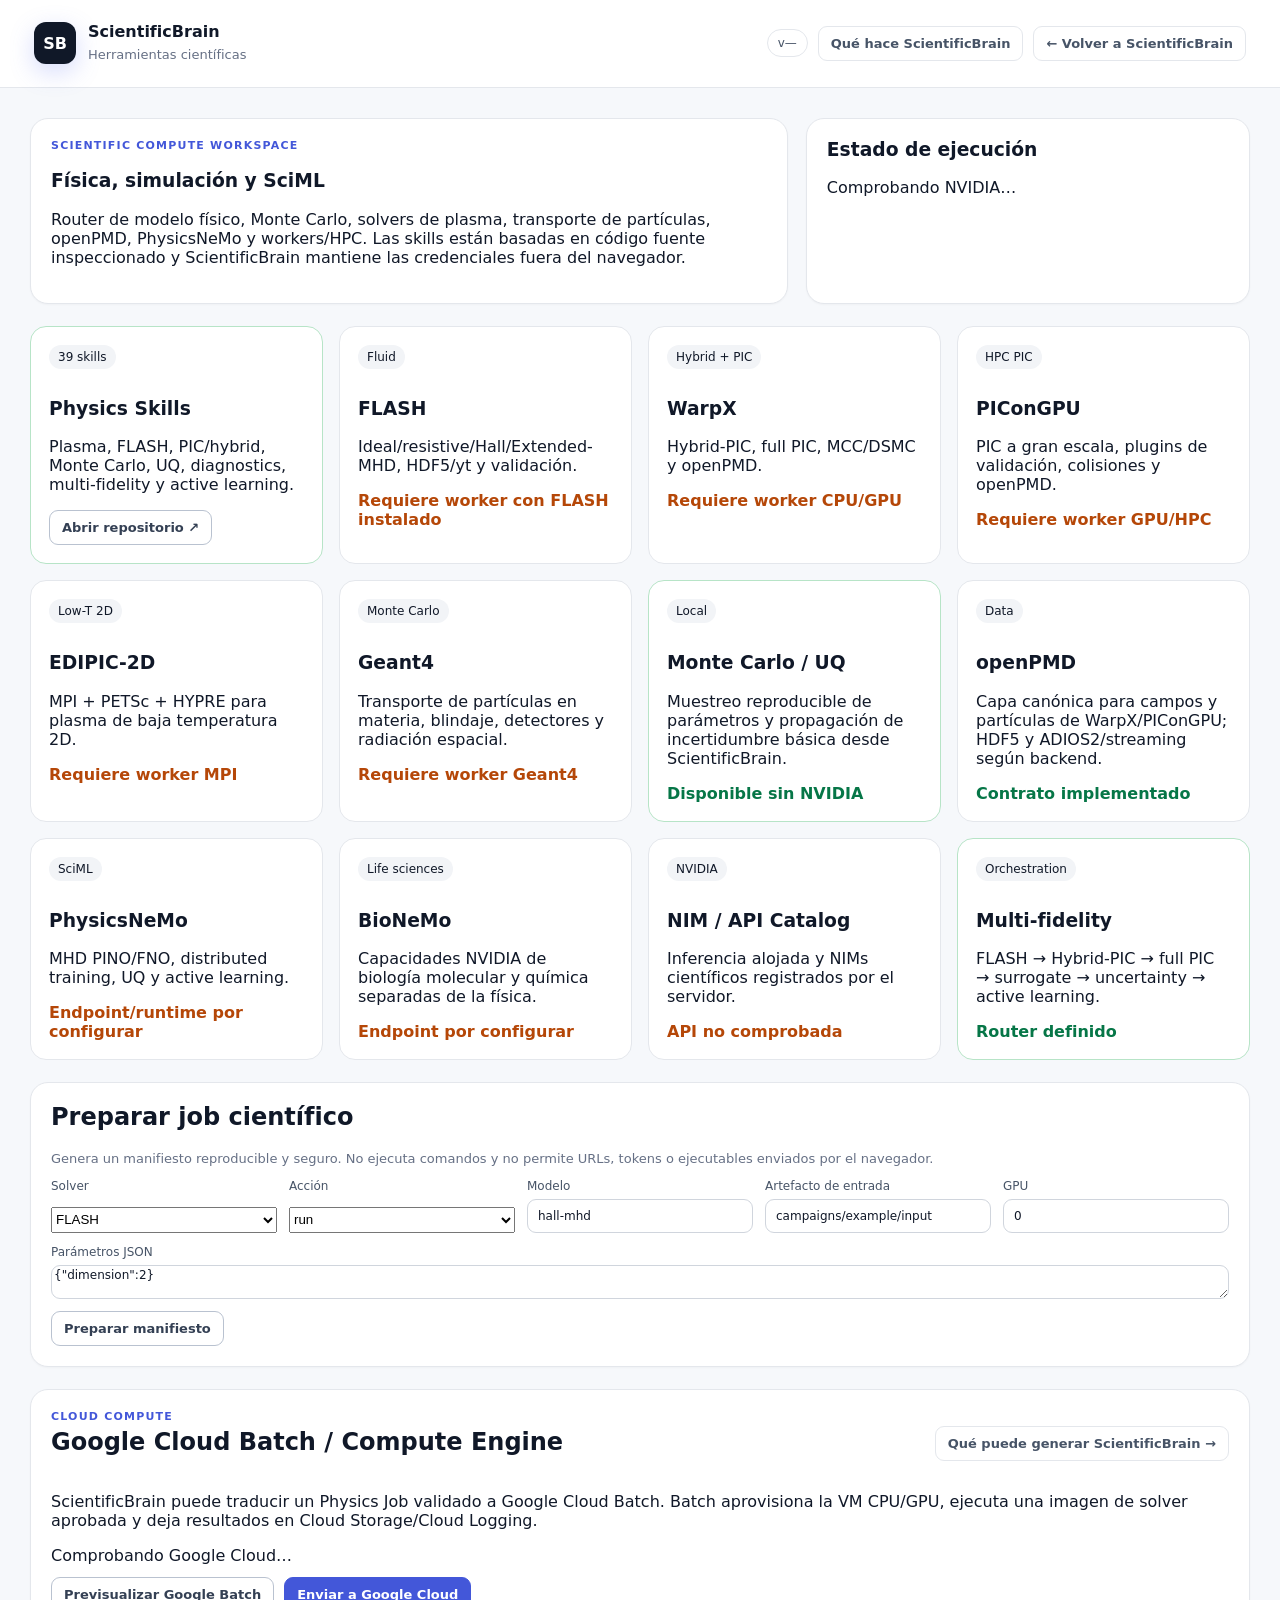
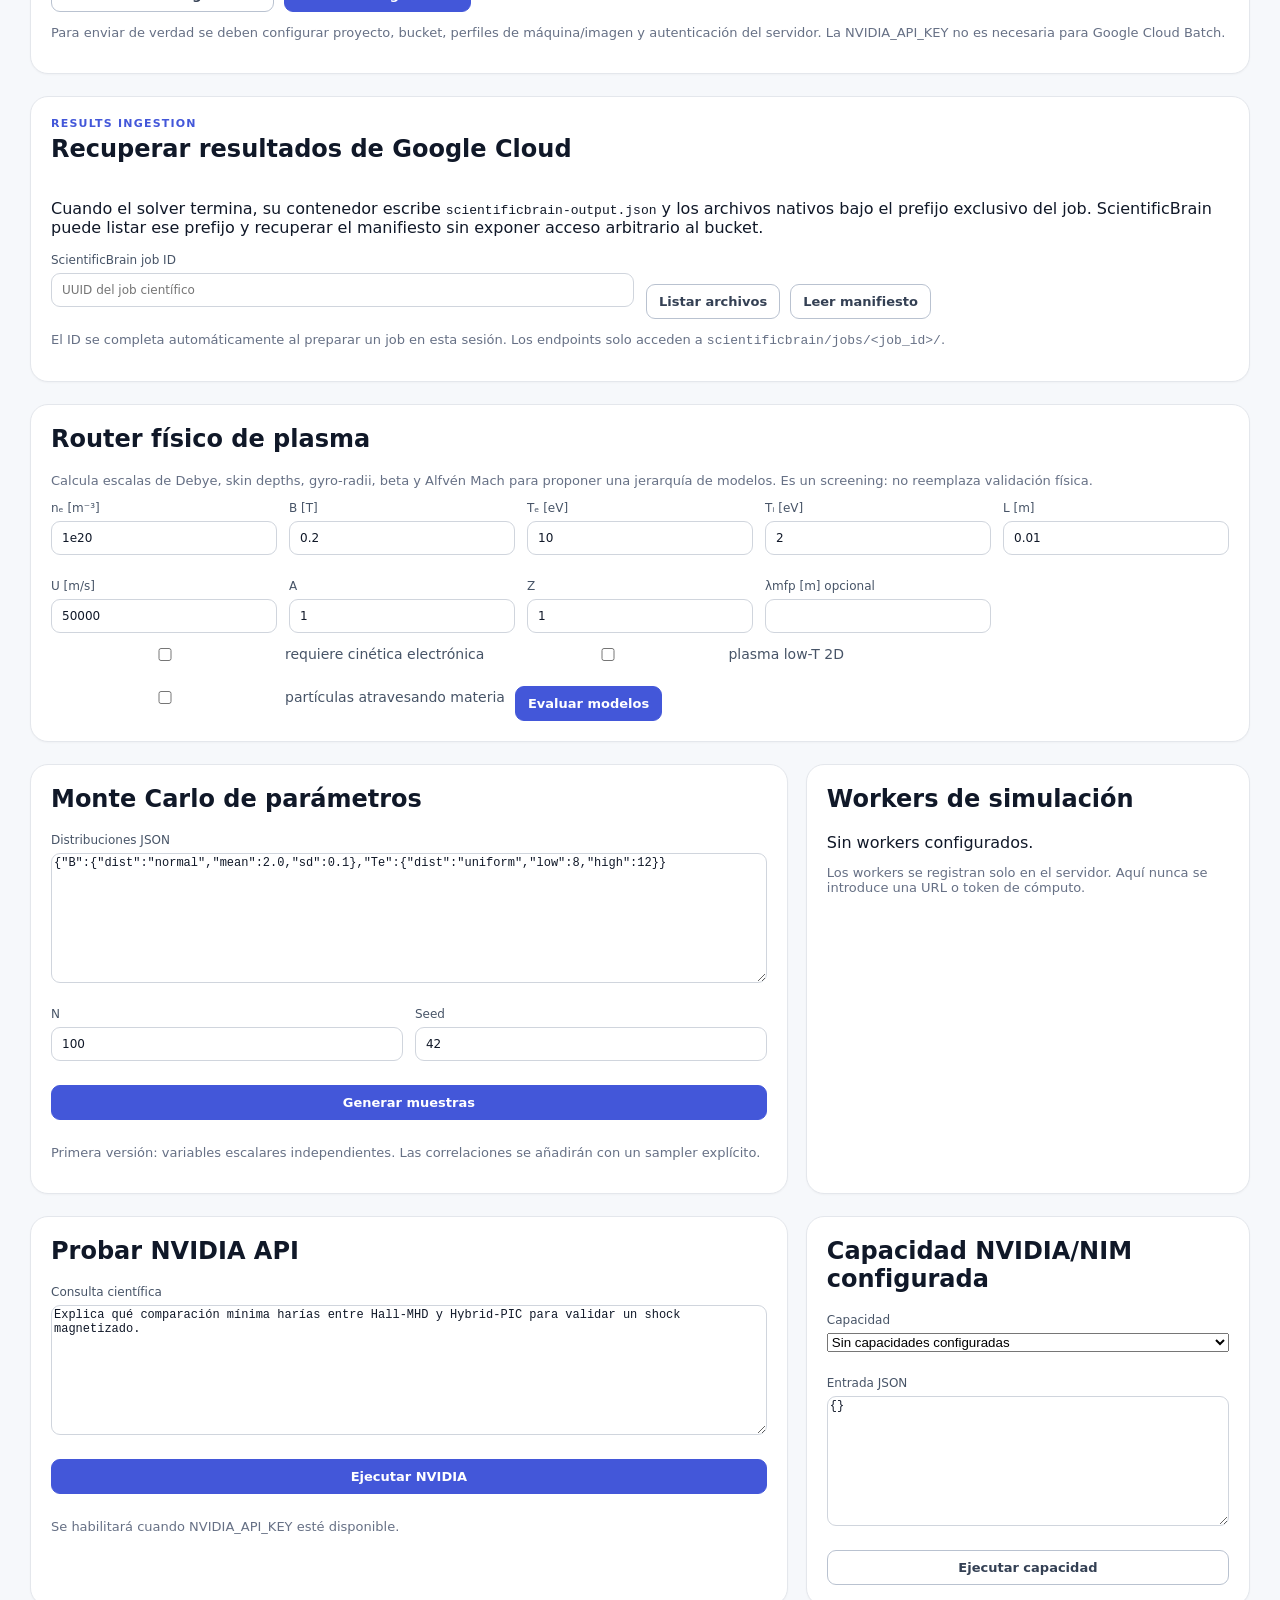
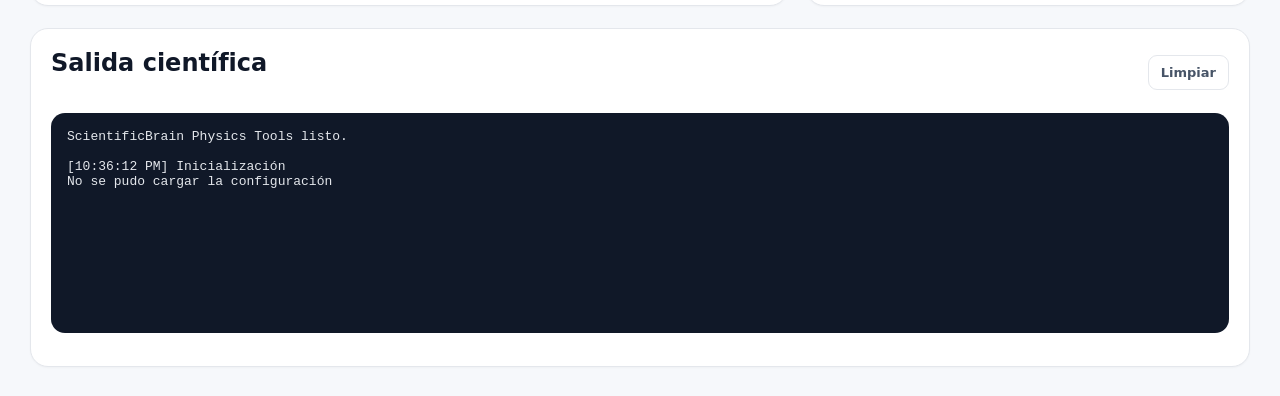
==== scientific-tools.html @ 0e1a4b81 "Add Google Cloud result retrieval UI" ====
<!doctype html>
<html lang="es">
<head>
  <meta charset="utf-8"/>
  <meta name="viewport" content="width=device-width,initial-scale=1"/>
  <title>Herramientas científicas · ScientificBrain</title>
  <link rel="stylesheet" href="/assets/styles.css"/>
  <link rel="stylesheet" href="/assets/scientific_tools.css"/>
</head>
<body class="tools-shell">
  <header class="tools-top">
    <div class="tools-brand"><div class="mark">SB</div><div><strong>ScientificBrain</strong><div class="muted">Herramientas científicas</div></div></div>
    <div class="tools-actions"><span id="tools-version" class="badge">v—</span><a class="ghost tools-link" href="/scientific-capabilities">Qué hace ScientificBrain</a><a class="ghost tools-link" href="/">← Volver a ScientificBrain</a></div>
  </header>
  <main class="tools-main">
    <section class="tools-hero">
      <article class="tools-card">
        <p class="eyebrow">Scientific compute workspace</p>
        <h1>Física, simulación y SciML</h1>
        <p>Router de modelo físico, Monte Carlo, solvers de plasma, transporte de partículas, openPMD, PhysicsNeMo y workers/HPC. Las skills están basadas en código fuente inspeccionado y ScientificBrain mantiene las credenciales fuera del navegador.</p>
        <div class="future-list" id="implemented-extensions"></div>
      </article>
      <article class="tools-card">
        <h3>Estado de ejecución</h3>
        <div id="nvidia-status">Comprobando NVIDIA…</div>
        <div id="worker-status" style="margin-top:12px"></div>
      </article>
    </section>

    <section class="tool-grid">
      <article class="tool-card ready"><span class="tag">39 skills</span><h3>Physics Skills</h3><p>Plasma, FLASH, PIC/hybrid, Monte Carlo, UQ, diagnostics, multi-fidelity y active learning.</p><a class="secondary tools-link" href="https://github.com/innova-space-edu/scientificbrain-physics-skills" target="_blank" rel="noopener">Abrir repositorio ↗</a></article>
      <article class="tool-card"><span class="tag">Fluid</span><h3>FLASH</h3><p>Ideal/resistive/Hall/Extended-MHD, HDF5/yt y validación.</p><div class="status-warn">Requiere worker con FLASH instalado</div></article>
      <article class="tool-card"><span class="tag">Hybrid + PIC</span><h3>WarpX</h3><p>Hybrid-PIC, full PIC, MCC/DSMC y openPMD.</p><div class="status-warn">Requiere worker CPU/GPU</div></article>
      <article class="tool-card"><span class="tag">HPC PIC</span><h3>PIConGPU</h3><p>PIC a gran escala, plugins de validación, colisiones y openPMD.</p><div class="status-warn">Requiere worker GPU/HPC</div></article>
      <article class="tool-card"><span class="tag">Low-T 2D</span><h3>EDIPIC-2D</h3><p>MPI + PETSc + HYPRE para plasma de baja temperatura 2D.</p><div class="status-warn">Requiere worker MPI</div></article>
      <article class="tool-card"><span class="tag">Monte Carlo</span><h3>Geant4</h3><p>Transporte de partículas en materia, blindaje, detectores y radiación espacial.</p><div class="status-warn">Requiere worker Geant4</div></article>
      <article class="tool-card ready"><span class="tag">Local</span><h3>Monte Carlo / UQ</h3><p>Muestreo reproducible de parámetros y propagación de incertidumbre básica desde ScientificBrain.</p><div class="status-good">Disponible sin NVIDIA</div></article>
      <article class="tool-card"><span class="tag">Data</span><h3>openPMD</h3><p>Capa canónica para campos y partículas de WarpX/PIConGPU; HDF5 y ADIOS2/streaming según backend.</p><div class="status-good">Contrato implementado</div></article>
      <article class="tool-card"><span class="tag">SciML</span><h3>PhysicsNeMo</h3><p>MHD PINO/FNO, distributed training, UQ y active learning.</p><div id="physicsnemo-state" class="status-warn">Endpoint/runtime por configurar</div></article>
      <article class="tool-card"><span class="tag">Life sciences</span><h3>BioNeMo</h3><p>Capacidades NVIDIA de biología molecular y química separadas de la física.</p><div id="bionemo-state" class="status-warn">Endpoint por configurar</div></article>
      <article class="tool-card"><span class="tag">NVIDIA</span><h3>NIM / API Catalog</h3><p>Inferencia alojada y NIMs científicos registrados por el servidor.</p><div id="api-state" class="status-warn">API no comprobada</div></article>
      <article class="tool-card ready"><span class="tag">Orchestration</span><h3>Multi-fidelity</h3><p>FLASH → Hybrid-PIC → full PIC → surrogate → uncertainty → active learning.</p><div class="status-good">Router definido</div></article>
    </section>

    <section class="tools-card" style="margin-top:22px">
      <h2>Preparar job científico</h2>
      <p class="tools-note">Genera un manifiesto reproducible y seguro. No ejecuta comandos y no permite URLs, tokens o ejecutables enviados por el navegador.</p>
      <div class="input-grid">
        <label>Solver<select id="job-solver"><option value="flash">FLASH</option><option value="warpx">WarpX</option><option value="picongpu">PIConGPU</option><option value="edipic2d">EDIPIC-2D</option><option value="geant4">Geant4</option><option value="physicsnemo">PhysicsNeMo</option></select></label>
        <label>Acción<select id="job-action"><option value="run">run</option><option value="validate">validate</option><option value="sweep">sweep</option><option value="analyze">analyze</option><option value="train">train</option><option value="infer">infer</option></select></label>
        <label>Modelo<input id="job-model" value="hall-mhd"/></label>
        <label>Artefacto de entrada<input id="job-input" value="campaigns/example/input"/></label>
        <label>GPU<input id="job-gpus" type="number" value="0" min="0"/></label>
      </div>
      <label>Parámetros JSON<textarea id="job-parameters">{"dimension":2}</textarea></label>
      <div class="tools-actions"><button id="prepare-physics-job" class="secondary">Preparar manifiesto</button></div>
    </section>


    <section class="tools-card" style="margin-top:22px">
      <div class="card-head"><div><p class="eyebrow">Cloud compute</p><h2>Google Cloud Batch / Compute Engine</h2></div><a class="ghost tools-link" href="/scientific-capabilities">Qué puede generar ScientificBrain →</a></div>
      <p>ScientificBrain puede traducir un Physics Job validado a Google Cloud Batch. Batch aprovisiona la VM CPU/GPU, ejecuta una imagen de solver aprobada y deja resultados en Cloud Storage/Cloud Logging.</p>
      <div id="gcp-status" class="capability-list">Comprobando Google Cloud…</div>
      <div class="tools-actions" style="margin-top:12px"><button id="preview-gcp-job" class="secondary">Previsualizar Google Batch</button><button id="submit-gcp-job" class="primary">Enviar a Google Cloud</button></div>
      <p class="tools-note">Para enviar de verdad se deben configurar proyecto, bucket, perfiles de máquina/imagen y autenticación del servidor. La NVIDIA_API_KEY no es necesaria para Google Cloud Batch.</p>
    </section>

    <section class="tools-card" style="margin-top:22px">
      <div class="card-head"><div><p class="eyebrow">Results ingestion</p><h2>Recuperar resultados de Google Cloud</h2></div></div>
      <p>Cuando el solver termina, su contenedor escribe <code>scientificbrain-output.json</code> y los archivos nativos bajo el prefijo exclusivo del job. ScientificBrain puede listar ese prefijo y recuperar el manifiesto sin exponer acceso arbitrario al bucket.</p>
      <div class="input-grid two-cols">
        <label>ScientificBrain job ID<input id="result-job-id" placeholder="UUID del job científico"/></label>
        <div class="tools-actions" style="align-self:end">
          <button id="list-gcp-outputs" class="secondary">Listar archivos</button>
          <button id="get-gcp-manifest" class="secondary">Leer manifiesto</button>
        </div>
      </div>
      <p class="tools-note">El ID se completa automáticamente al preparar un job en esta sesión. Los endpoints solo acceden a <code>scientificbrain/jobs/&lt;job_id&gt;/</code>.</p>
    </section>

    <section class="tools-card" style="margin-top:22px">
      <h2>Router físico de plasma</h2>
      <p class="tools-note">Calcula escalas de Debye, skin depths, gyro-radii, beta y Alfvén Mach para proponer una jerarquía de modelos. Es un screening: no reemplaza validación física.</p>
      <div class="input-grid">
        <label>nₑ [m⁻³]<input id="r-ne" type="number" value="1e20"/></label>
        <label>B [T]<input id="r-B" type="number" value="0.2" step="any"/></label>
        <label>Tₑ [eV]<input id="r-Te" type="number" value="10" step="any"/></label>
        <label>Tᵢ [eV]<input id="r-Ti" type="number" value="2" step="any"/></label>
        <label>L [m]<input id="r-L" type="number" value="0.01" step="any"/></label>
        <label>U [m/s]<input id="r-U" type="number" value="50000" step="any"/></label>
        <label>A<input id="r-A" type="number" value="1" step="any"/></label>
        <label>Z<input id="r-Z" type="number" value="1" step="any"/></label>
        <label>λmfp [m] opcional<input id="r-mfp" type="number" step="any"/></label>
      </div>
      <div class="tools-actions check-row">
        <label><input id="r-electron" type="checkbox"/> requiere cinética electrónica</label>
        <label><input id="r-lowt" type="checkbox"/> plasma low-T 2D</label>
        <label><input id="r-matter" type="checkbox"/> partículas atravesando materia</label>
        <button id="run-physics-router" class="primary">Evaluar modelos</button>
      </div>
    </section>

    <section class="tools-hero" style="margin-top:22px">
      <article class="tools-card">
        <h2>Monte Carlo de parámetros</h2>
        <div class="tools-form">
          <label>Distribuciones JSON<textarea id="mc-spec">{"B":{"dist":"normal","mean":2.0,"sd":0.1},"Te":{"dist":"uniform","low":8,"high":12}}</textarea></label>
          <div class="input-grid two-cols"><label>N<input id="mc-n" type="number" value="100" min="1" max="5000"/></label><label>Seed<input id="mc-seed" type="number" value="42"/></label></div>
          <button id="run-monte-carlo" class="primary">Generar muestras</button>
          <p class="tools-note">Primera versión: variables escalares independientes. Las correlaciones se añadirán con un sampler explícito.</p>
        </div>
      </article>
      <article class="tools-card">
        <h2>Workers de simulación</h2>
        <div id="workers-list" class="capability-list">Sin workers configurados.</div>
        <p class="tools-note">Los workers se registran solo en el servidor. Aquí nunca se introduce una URL o token de cómputo.</p>
      </article>
    </section>

    <section class="tools-hero" style="margin-top:22px">
      <article class="tools-card">
        <h2>Probar NVIDIA API</h2>
        <div class="tools-form">
          <label>Consulta científica<textarea id="nvidia-prompt">Explica qué comparación mínima harías entre Hall-MHD y Hybrid-PIC para validar un shock magnetizado.</textarea></label>
          <button id="run-nvidia-chat" class="primary">Ejecutar NVIDIA</button>
          <p class="tools-note">Se habilitará cuando NVIDIA_API_KEY esté disponible.</p>
        </div>
      </article>
      <article class="tools-card">
        <h2>Capacidad NVIDIA/NIM configurada</h2>
        <div class="tools-form">
          <label>Capacidad<select id="capability-select"><option value="">Sin capacidades configuradas</option></select></label>
          <label>Entrada JSON<textarea id="capability-input">{}</textarea></label>
          <button id="run-capability" class="secondary">Ejecutar capacidad</button>
        </div>
      </article>
    </section>

    <section class="tools-card" style="margin-top:22px">
      <div class="card-head"><h2>Salida científica</h2><button id="clear-tools-output" class="ghost">Limpiar</button></div>
      <pre id="tools-output" class="tools-output">ScientificBrain Physics Tools listo.</pre>
    </section>
  </main>
  <script src="/assets/scientific_tools.js"></script>
</body>
</html>
---- assets/styles.css ----
:root{--bg:#f5f7fb;--panel:#fff;--ink:#172033;--muted:#667085;--line:#e4e7ec;--accent:#4357d9;--accent2:#7c3aed;--ok:#0f9f6e;--warn:#d97706;--bad:#d92d20;--side:#101828;--side2:#182230;--shadow:0 1px 2px rgba(16,24,40,.04),0 8px 24px rgba(16,24,40,.05);font-family:Inter,ui-sans-serif,system-ui,-apple-system,BlinkMacSystemFont,"Segoe UI",sans-serif;color:var(--ink)}*{box-sizing:border-box}body{margin:0;background:var(--bg)}button,input,textarea{font:inherit}.shell{min-height:100vh;display:grid;grid-template-columns:250px 1fr}.sidebar{background:linear-gradient(180deg,var(--side),var(--side2));color:#fff;padding:26px 18px;display:flex;flex-direction:column;position:sticky;top:0;height:100vh}.brand{display:flex;gap:12px;align-items:center;padding:0 8px 28px}.brand strong{display:block;font-size:16px}.brand span{display:block;color:#98a2b3;font-size:12px;margin-top:2px}.mark{width:38px;height:38px;border-radius:11px;background:linear-gradient(135deg,#6172f3,#9b8afb);display:grid;place-items:center;font-weight:800;box-shadow:0 8px 24px rgba(97,114,243,.25)}nav{display:grid;gap:6px}.nav{border:0;text-align:left;background:transparent;color:#d0d5dd;padding:11px 12px;border-radius:9px;cursor:pointer}.nav:hover,.nav.active{background:#344054;color:#fff}.sidebar-foot{margin-top:auto;border-top:1px solid #344054;padding:18px 8px 0;display:grid;gap:10px}.mini{display:flex;gap:8px;align-items:center;color:#98a2b3;font-size:12px}.dot{width:8px;height:8px;border-radius:50%;background:#667085}.dot.ok{background:#32d583}.dot.bad{background:#f97066}.main{padding:30px 36px 60px;min-width:0}.topbar{display:flex;justify-content:space-between;gap:24px;align-items:flex-start;margin-bottom:24px}.eyebrow{text-transform:uppercase;letter-spacing:.11em;font-size:11px;color:var(--accent);font-weight:700;margin:0 0 5px}.topbar h1{margin:0;font-size:30px;letter-spacing:-.03em}.top-actions{display:flex;gap:8px;align-items:center}.badge,.pill{display:inline-flex;align-items:center;border:1px solid var(--line);border-radius:999px;background:#fff;padding:6px 10px;font-size:12px;color:#475467}.badge.accent{border-color:#c7d7fe;background:#eef4ff;color:#3538cd}.view{display:none;gap:18px}.view.active{display:grid}.grid{display:grid;gap:18px}.cards-4{grid-template-columns:repeat(4,minmax(0,1fr))}.two{grid-template-columns:repeat(2,minmax(0,1fr))}.definition-grid{grid-template-columns:minmax(0,1fr) 320px}.session-grid{grid-template-columns:1.2fr .8fr}.card{background:var(--panel);border:1px solid var(--line);border-radius:14px;padding:20px;box-shadow:var(--shadow);min-width:0}.metric span{display:block;color:var(--muted);font-size:13px}.metric strong{display:block;font-size:34px;margin:10px 0 2px;letter-spacing:-.04em}.metric small{color:#98a2b3}.card-head{display:flex;justify-content:space-between;gap:14px;align-items:center;margin-bottom:16px}.card h2{font-size:16px;margin:0}.card h3{font-size:14px;margin:14px 0 8px}.muted{color:var(--muted);font-size:13px;line-height:1.5;margin:4px 0 0}.row{display:flex;gap:8px;align-items:center;flex-wrap:wrap}.primary,.secondary,.ghost{border-radius:9px;padding:9px 12px;cursor:pointer;font-weight:600;font-size:13px}.primary{background:var(--accent);border:1px solid var(--accent);color:#fff}.secondary{background:#fff;border:1px solid #b9c2d0;color:#344054}.ghost{background:transparent;border:1px solid var(--line);color:#475467}.primary:disabled,.secondary:disabled{opacity:.45;cursor:not-allowed}.chips{display:flex;gap:8px;flex-wrap:wrap}.chip{padding:7px 10px;border-radius:8px;background:#f2f4f7;border:1px solid var(--line);font-size:12px}.rule-list,.check-list{padding-left:18px;color:#475467;font-size:13px;line-height:1.7}.timeline{display:flex;gap:8px;overflow-x:auto;padding-bottom:4px}.timeline-step{min-width:130px;border:1px solid var(--line);border-radius:10px;padding:10px;background:#fcfcfd}.timeline-step strong{display:block;font-size:12px;text-transform:capitalize}.timeline-step span{font-size:11px;color:var(--muted)}textarea,input{border:1px solid #d0d5dd;border-radius:9px;background:#fff;color:#101828;outline:none}textarea:focus,input:focus{border-color:#8098f9;box-shadow:0 0 0 3px #eef4ff}#project-json{width:100%;min-height:630px;padding:14px;font:12px/1.55 ui-monospace,SFMono-Regular,Menlo,monospace;resize:vertical;background:#0c111d;color:#e4e7ec;border-color:#1d2939}.small-editor{width:100%;min-height:160px;padding:10px;font:12px/1.5 ui-monospace,SFMono-Regular,Menlo,monospace}.inspector{align-self:start;position:sticky;top:24px}.status-box{border-radius:10px;padding:12px;margin:12px 0;font-size:13px}.status-box.neutral{background:#f2f4f7;color:#475467}.status-box.ok{background:#ecfdf3;color:#067647}.status-box.bad{background:#fef3f2;color:#b42318}.stack{display:grid;gap:8px}.small{font-size:12px}.validation-item{padding:8px;border:1px solid var(--line);border-radius:8px}.empty{color:#98a2b3;font-size:13px;padding:18px 0}.agent-list{display:grid;gap:9px}.agent-row{display:grid;grid-template-columns:1fr auto;gap:12px;align-items:center;border:1px solid var(--line);border-radius:10px;padding:11px}.agent-row strong{font-size:13px}.agent-row span{display:block;color:var(--muted);font-size:11px;margin-top:3px}.agent-state{font-size:11px;color:#667085;margin-right:8px}.artifact-list{display:grid;gap:8px;max-height:360px;overflow:auto}.artifact{border:1px solid var(--line);border-radius:9px;padding:10px}.artifact strong{font-size:12px}.artifact small{display:block;color:var(--muted);margin-top:3px}.console-card pre{margin:0;background:#0c111d;color:#d0d5dd;border-radius:10px;min-height:180px;max-height:420px;overflow:auto;padding:14px;font:12px/1.55 ui-monospace,SFMono-Regular,Menlo,monospace;white-space:pre-wrap}.protocol-list{display:grid;grid-template-columns:repeat(3,minmax(0,1fr));gap:12px}.protocol-card{border:1px solid var(--line);border-radius:10px;padding:13px}.protocol-card .num{font-size:11px;color:var(--accent);font-weight:800}.protocol-card h3{margin:5px 0;text-transform:capitalize}.protocol-card p{color:var(--muted);font-size:12px;line-height:1.45}.protocol-card code{display:block;font-size:10px;background:#f2f4f7;padding:6px;border-radius:6px;white-space:normal}.agent-table{display:grid;gap:7px}.agent-table-row{display:grid;grid-template-columns:160px 100px 110px 1fr;gap:10px;padding:9px 10px;border-bottom:1px solid var(--line);align-items:start;font-size:12px}.agent-table-row strong{text-transform:none}.projects-table{display:grid}.project-row{display:grid;grid-template-columns:1.2fr .8fr .5fr .8fr;gap:12px;padding:12px;border-bottom:1px solid var(--line);font-size:12px;align-items:center}.project-row strong{font-size:13px}label{display:grid;gap:6px;color:#475467;font-size:12px;margin-bottom:12px}input{padding:9px 10px;min-width:220px}.toast{position:fixed;right:24px;bottom:24px;background:#101828;color:#fff;padding:12px 15px;border-radius:10px;font-size:13px;box-shadow:var(--shadow);opacity:0;transform:translateY(8px);pointer-events:none;transition:.2s}.toast.show{opacity:1;transform:none}.toast.bad{background:#b42318}hr{border:0;border-top:1px solid var(--line);margin:18px 0}@media(max-width:1100px){.cards-4{grid-template-columns:repeat(2,1fr)}.definition-grid,.session-grid,.two{grid-template-columns:1fr}.inspector{position:static}.protocol-list{grid-template-columns:repeat(2,1fr)}}@media(max-width:760px){.shell{grid-template-columns:1fr}.sidebar{position:static;height:auto}.sidebar nav{grid-template-columns:repeat(2,1fr)}.sidebar-foot{display:none}.main{padding:22px 16px}.cards-4,.protocol-list{grid-template-columns:1fr}.topbar{flex-direction:column}.agent-table-row{grid-template-columns:1fr}.project-row{grid-template-columns:1fr}}
---- assets/scientific_tools.css ----
.tools-shell{min-height:100vh;background:#f6f8fb;color:#101828}.tools-top{display:flex;justify-content:space-between;gap:18px;align-items:center;padding:22px 34px;background:#fff;border-bottom:1px solid #e4e7ec;position:sticky;top:0;z-index:5}.tools-brand{display:flex;align-items:center;gap:12px}.tools-brand .mark{width:42px;height:42px;border-radius:12px;background:#101828;color:#fff;display:grid;place-items:center;font-weight:800}.tools-main{max-width:1450px;margin:0 auto;padding:30px}.tools-hero{display:grid;grid-template-columns:1.45fr .85fr;gap:18px;margin-bottom:22px}.tools-card{background:#fff;border:1px solid #e4e7ec;border-radius:18px;padding:20px;box-shadow:0 1px 2px rgba(16,24,40,.03);min-width:0}.tools-card h2,.tools-card h3{margin-top:0}.tool-grid{display:grid;grid-template-columns:repeat(4,minmax(0,1fr));gap:16px}.tool-card{background:#fff;border:1px solid #e4e7ec;border-radius:16px;padding:18px;min-width:0}.tool-card .tag{display:inline-flex;padding:5px 9px;border-radius:999px;background:#f2f4f7;font-size:12px;margin-bottom:10px}.tool-card.ready{border-color:#b7e4c7}.status-row{display:flex;justify-content:space-between;gap:12px;padding:9px 0;border-bottom:1px solid #f2f4f7}.status-row:last-child{border-bottom:0}.status-good{color:#067647;font-weight:700}.status-warn{color:#b54708;font-weight:700}.tools-form{display:grid;gap:12px}.tools-form textarea{min-height:130px;font-family:ui-monospace,SFMono-Regular,Consolas,monospace}.tools-output{min-height:220px;max-height:620px;overflow:auto;background:#101828;color:#e4e7ec;border-radius:14px;padding:16px;white-space:pre-wrap}.tools-actions{display:flex;gap:10px;flex-wrap:wrap;align-items:center}.tools-link{display:inline-flex;text-decoration:none;align-items:center;justify-content:center}.future-list{display:flex;gap:8px;flex-wrap:wrap}.future-list span{padding:7px 10px;border-radius:999px;background:#eef4ff;color:#3538cd;font-size:13px}.capability-list{display:grid;gap:8px}.capability-item{padding:10px 12px;background:#f9fafb;border-radius:10px}.tools-note{font-size:13px;color:#667085}.input-grid{display:grid;grid-template-columns:repeat(5,minmax(0,1fr));gap:12px}.input-grid.two-cols{grid-template-columns:repeat(2,minmax(0,1fr))}.input-grid label{min-width:0}.input-grid input,.tools-form select,.tools-form textarea{width:100%;box-sizing:border-box}.check-row label{display:flex;gap:7px;align-items:center;font-size:14px}.check-row input{width:auto}@media(max-width:1100px){.tool-grid{grid-template-columns:repeat(2,minmax(0,1fr))}.input-grid{grid-template-columns:repeat(3,minmax(0,1fr))}}@media(max-width:760px){.tools-hero,.tool-grid,.input-grid,.input-grid.two-cols{grid-template-columns:1fr}.tools-top{padding:16px}.tools-main{padding:18px}}.cap-grid{display:grid;grid-template-columns:repeat(2,minmax(0,1fr));gap:18px;margin:22px 0}.capability-hero{margin-bottom:22px}.flow-output{max-height:none;min-height:0}.card-head{display:flex;align-items:center;justify-content:space-between;gap:16px}@media(max-width:760px){.cap-grid{grid-template-columns:1fr}.card-head{align-items:flex-start;flex-direction:column}}
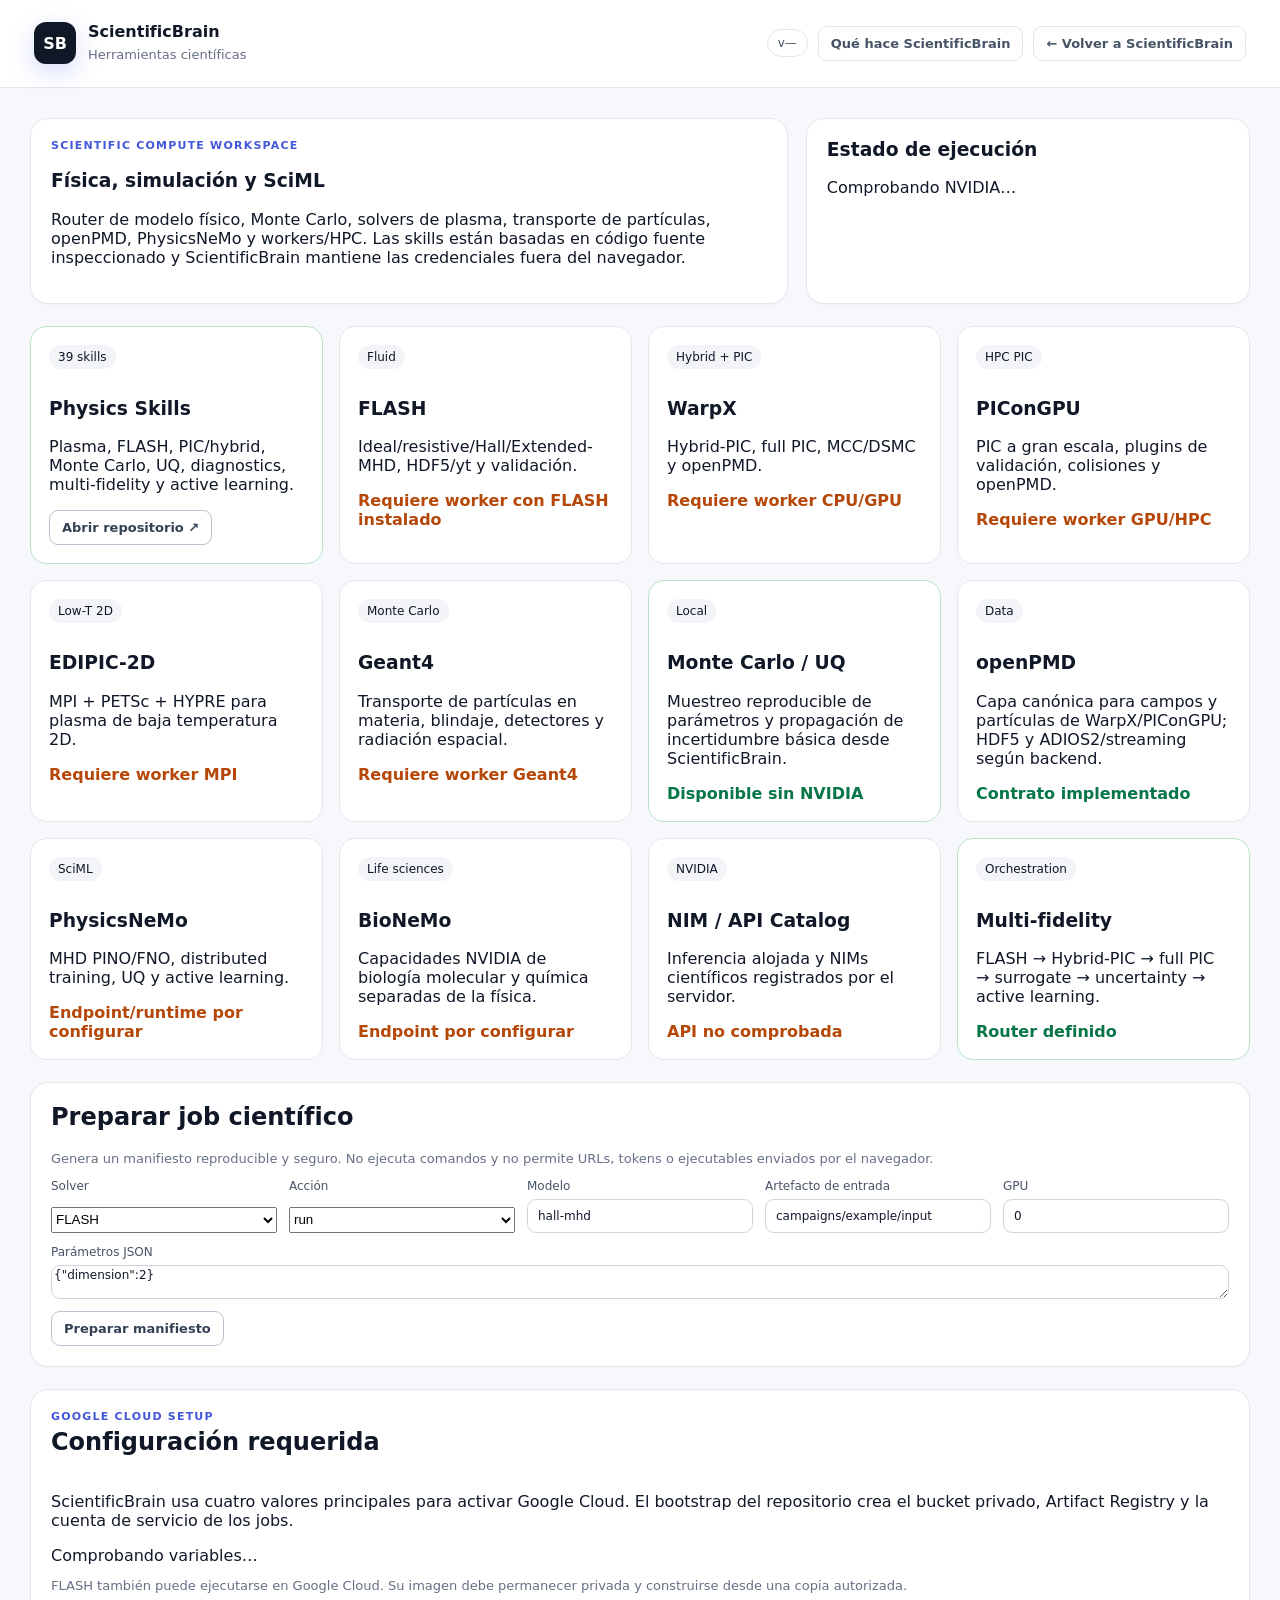
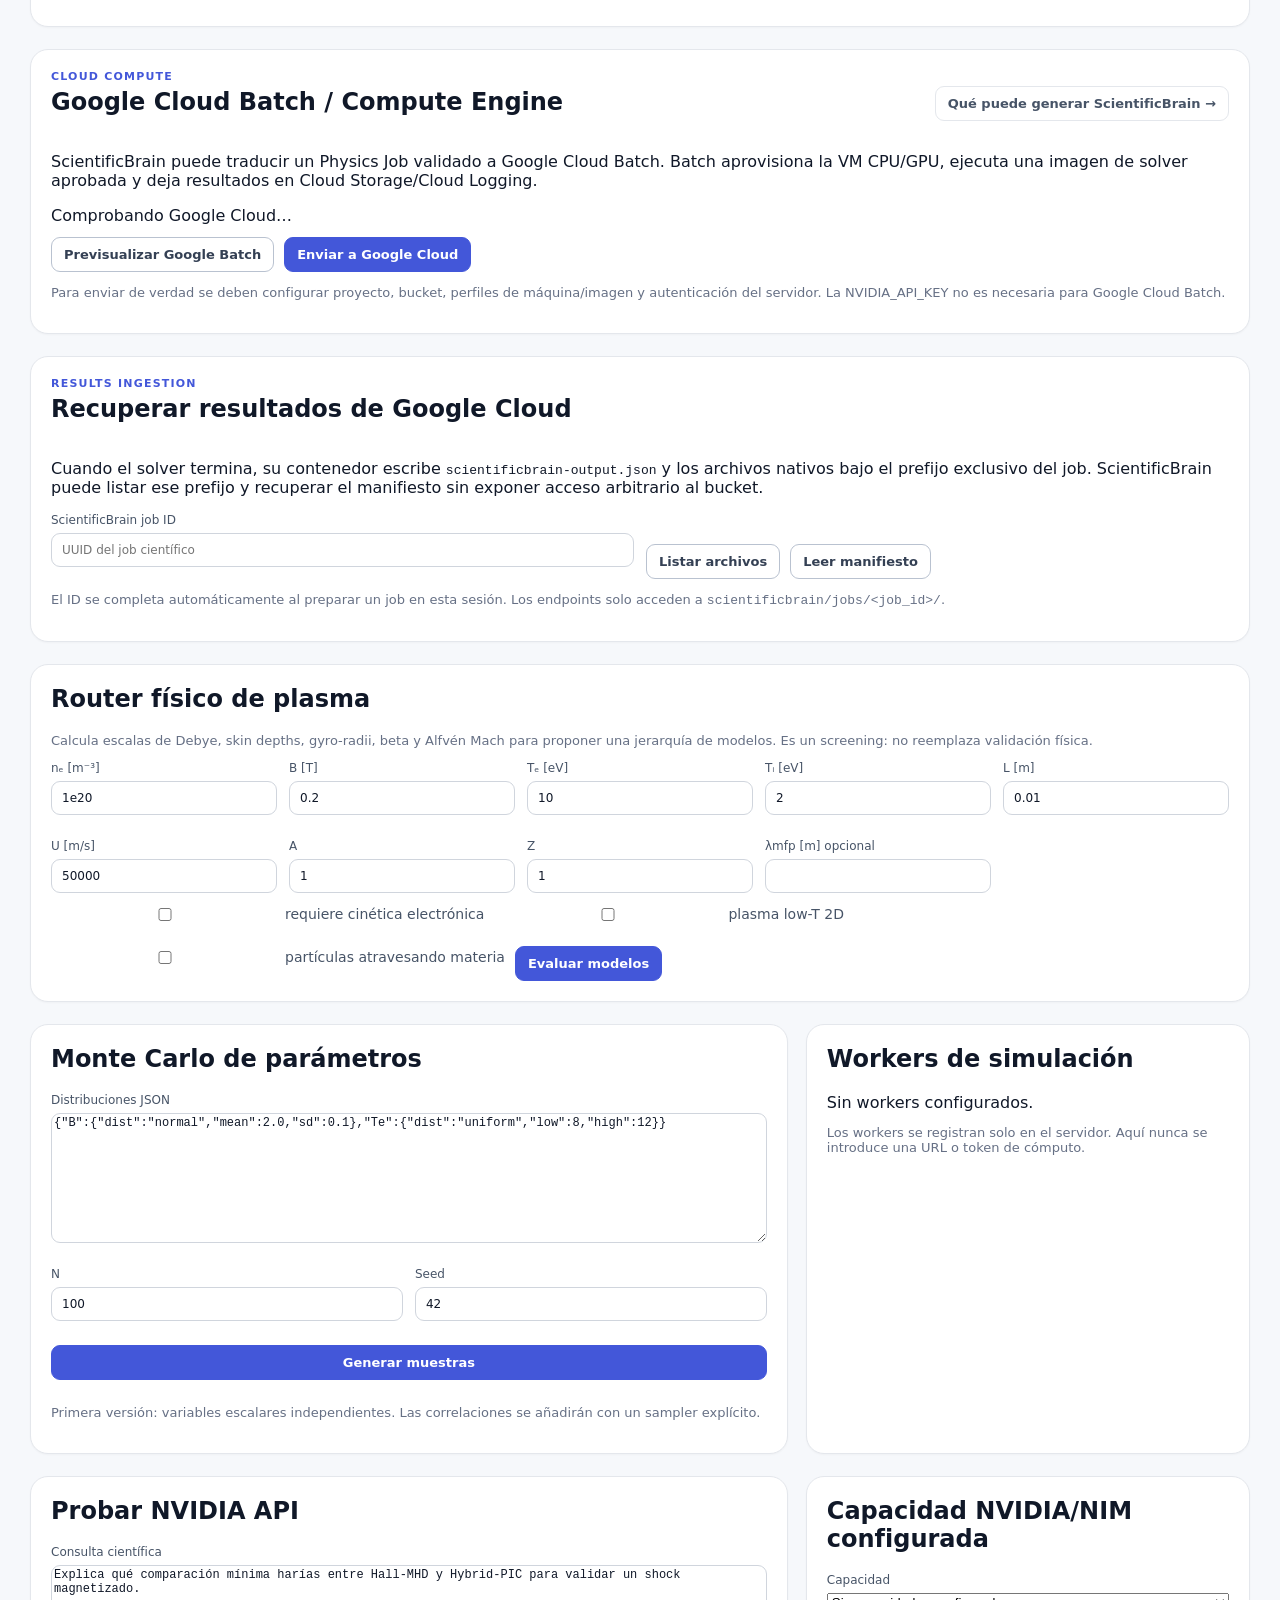
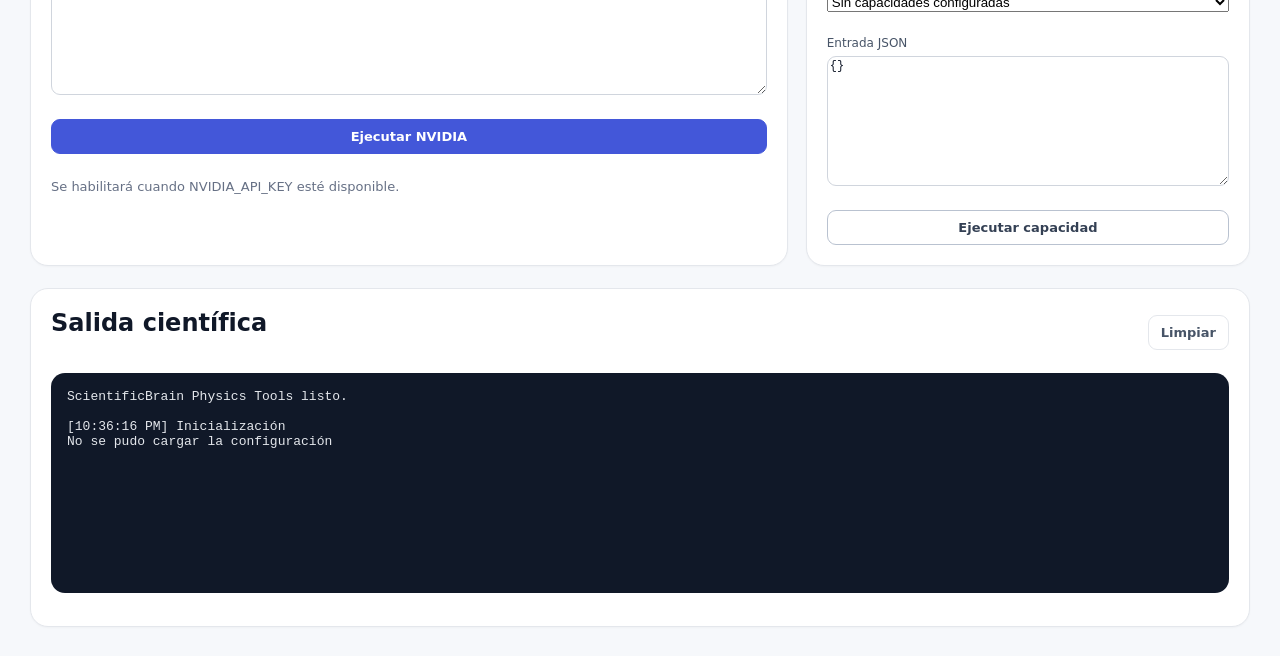
==== commit 4cbb9e46: "Show Google Cloud setup variables and private FLASH support" ====
--- a/scientific-tools.html
+++ b/scientific-tools.html
@@ -56,6 +56,13 @@
       <div class="tools-actions"><button id="prepare-physics-job" class="secondary">Preparar manifiesto</button></div>
     </section>
 
+
+    <section class="tools-card" style="margin-top:22px">
+      <div class="card-head"><div><p class="eyebrow">Google Cloud setup</p><h2>Configuración requerida</h2></div></div>
+      <p>ScientificBrain usa cuatro valores principales para activar Google Cloud. El bootstrap del repositorio crea el bucket privado, Artifact Registry y la cuenta de servicio de los jobs.</p>
+      <div id="gcp-setup-plan" class="capability-list">Comprobando variables…</div>
+      <p class="tools-note">FLASH también puede ejecutarse en Google Cloud. Su imagen debe permanecer privada y construirse desde una copia autorizada.</p>
+    </section>
 
     <section class="tools-card" style="margin-top:22px">
       <div class="card-head"><div><p class="eyebrow">Cloud compute</p><h2>Google Cloud Batch / Compute Engine</h2></div><a class="ghost tools-link" href="/scientific-capabilities">Qué puede generar ScientificBrain →</a></div>
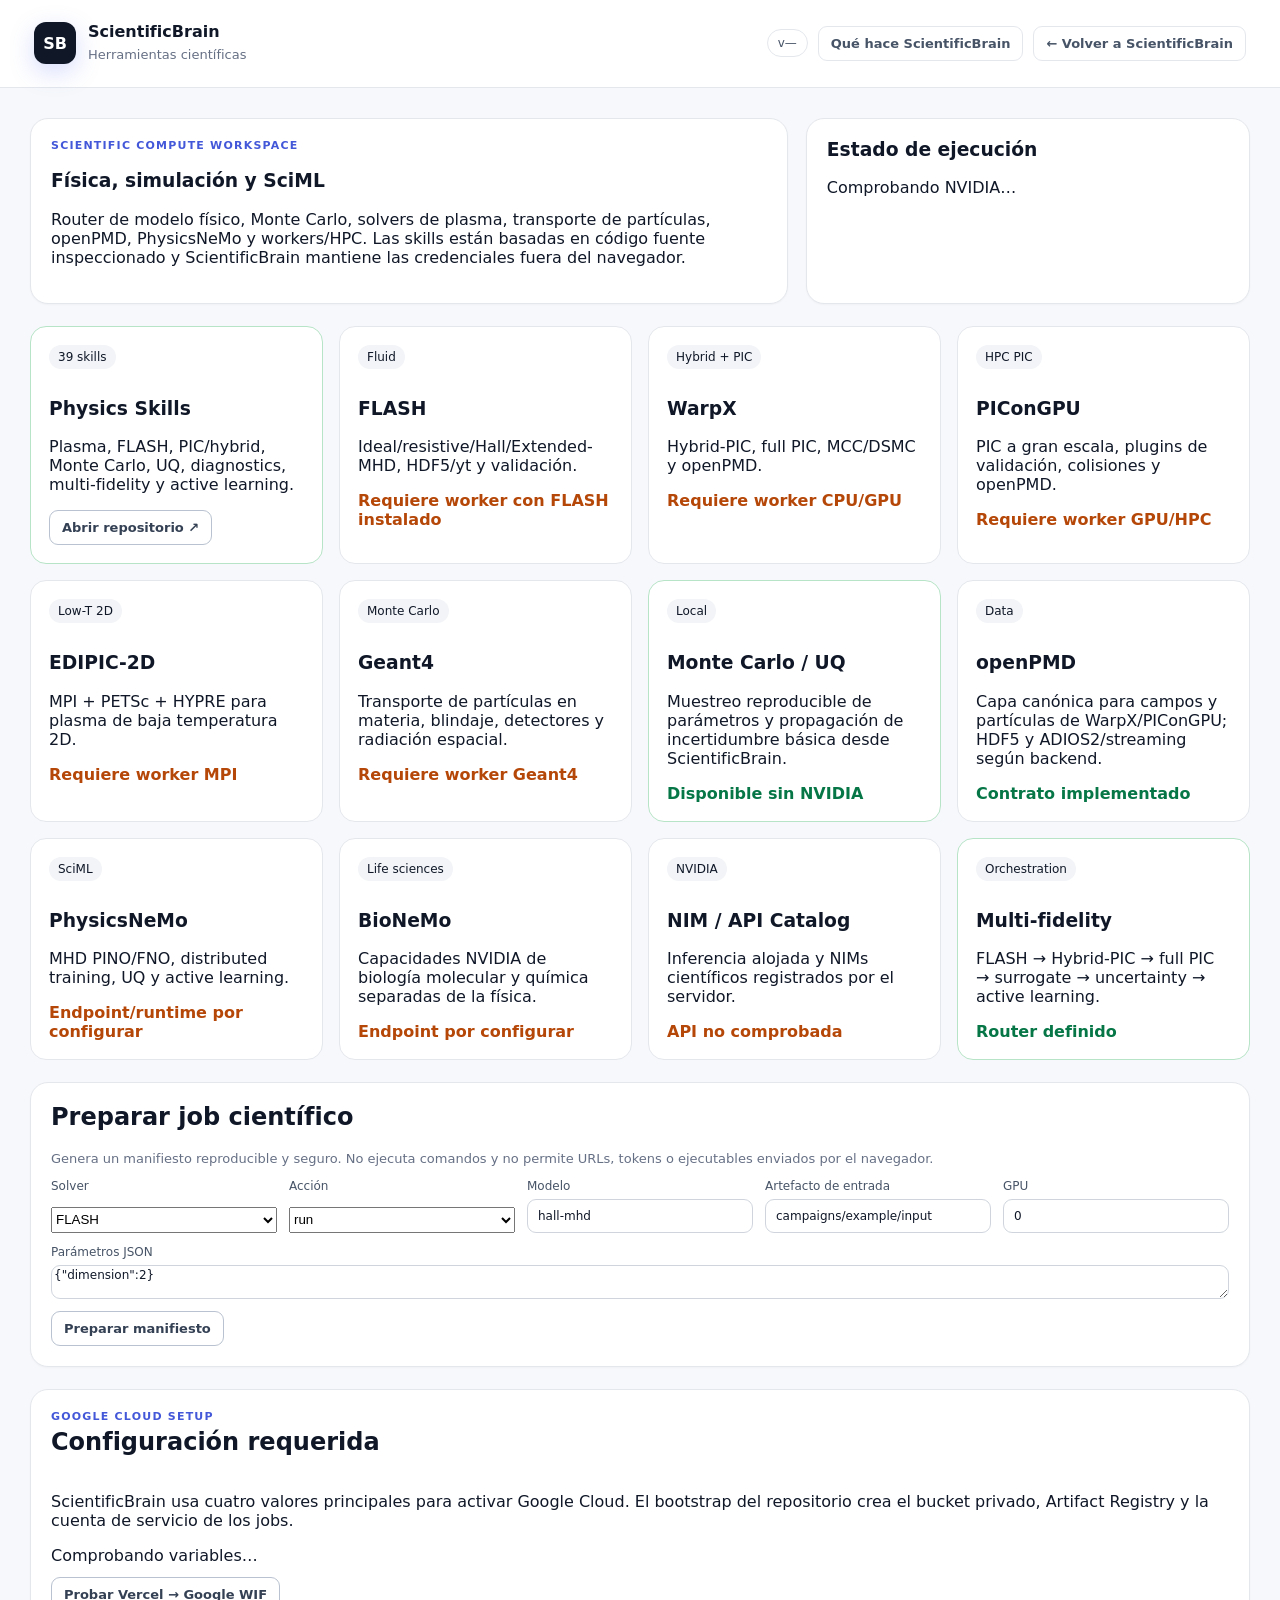
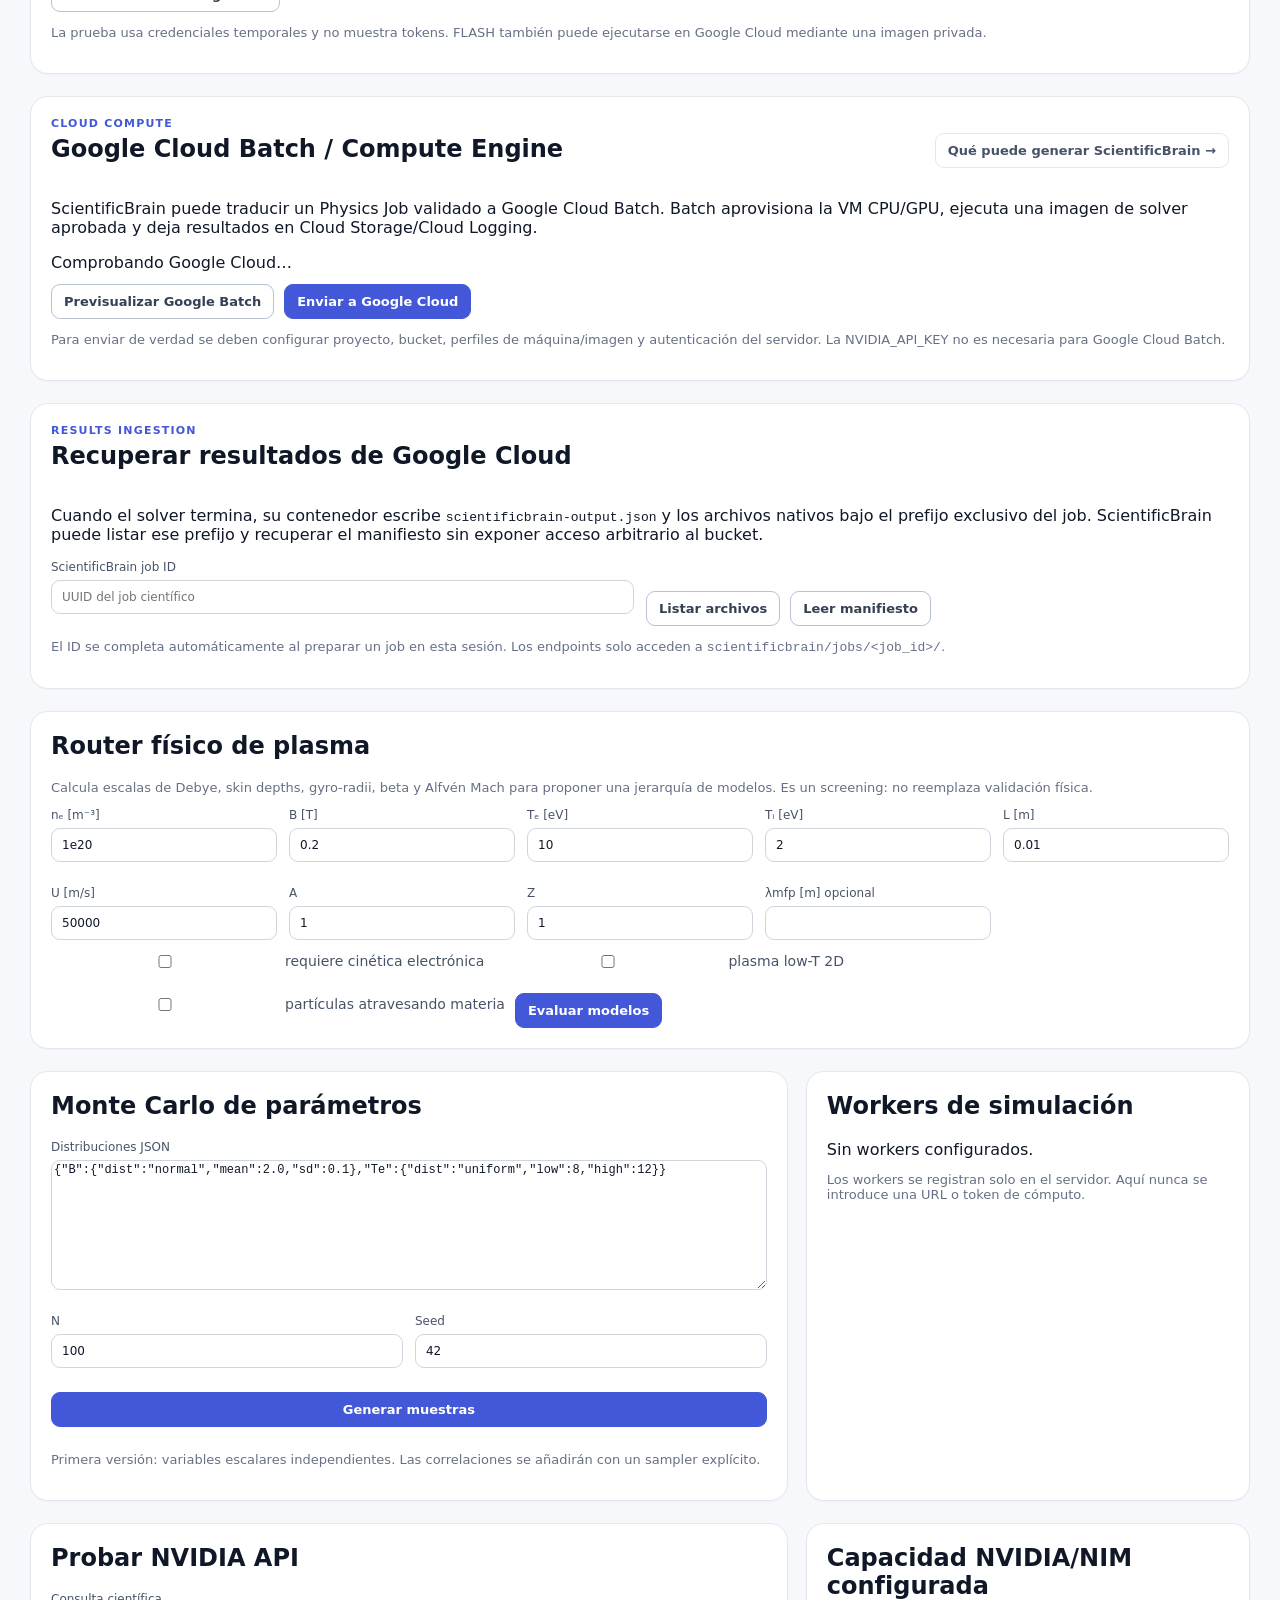
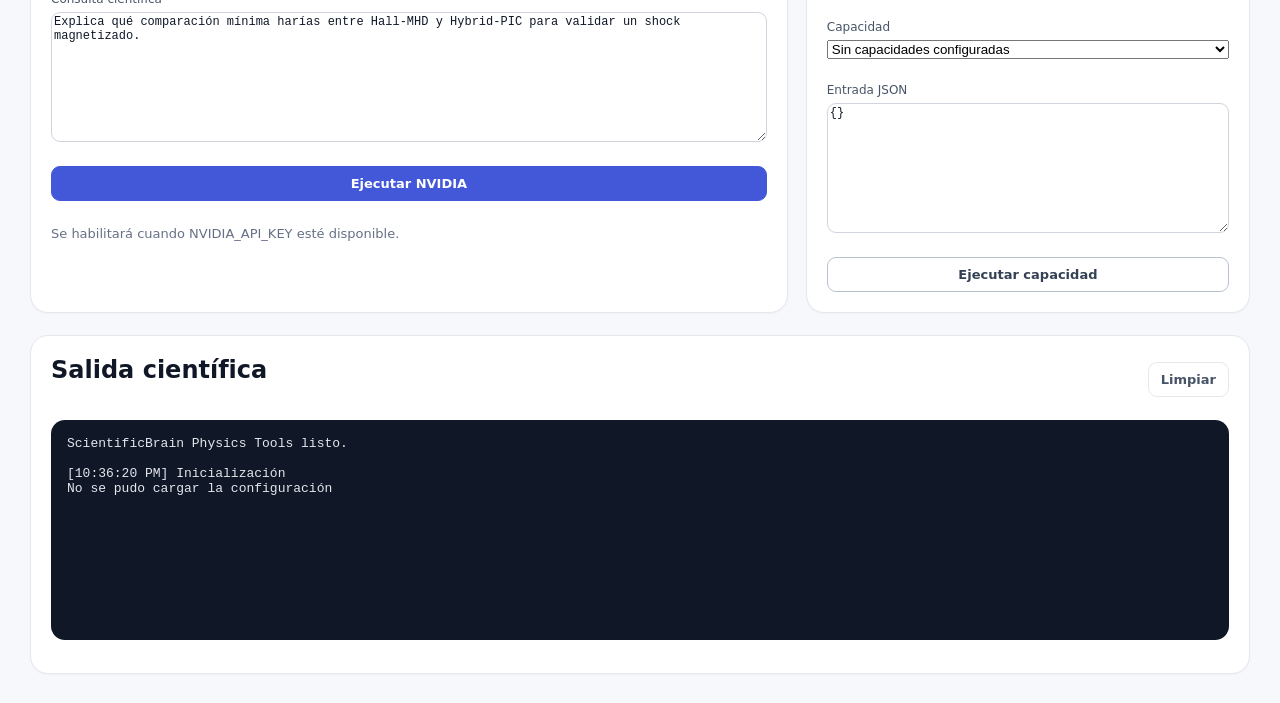
==== commit 59bc2280: "Add Google WIF probe button" ====
--- a/scientific-tools.html
+++ b/scientific-tools.html
@@ -61,7 +61,8 @@
       <div class="card-head"><div><p class="eyebrow">Google Cloud setup</p><h2>Configuración requerida</h2></div></div>
       <p>ScientificBrain usa cuatro valores principales para activar Google Cloud. El bootstrap del repositorio crea el bucket privado, Artifact Registry y la cuenta de servicio de los jobs.</p>
       <div id="gcp-setup-plan" class="capability-list">Comprobando variables…</div>
-      <p class="tools-note">FLASH también puede ejecutarse en Google Cloud. Su imagen debe permanecer privada y construirse desde una copia autorizada.</p>
+      <div class="tools-actions" style="margin-top:12px"><button id="test-gcp-auth" class="secondary">Probar Vercel → Google WIF</button></div>
+      <p class="tools-note">La prueba usa credenciales temporales y no muestra tokens. FLASH también puede ejecutarse en Google Cloud mediante una imagen privada.</p>
     </section>
 
     <section class="tools-card" style="margin-top:22px">
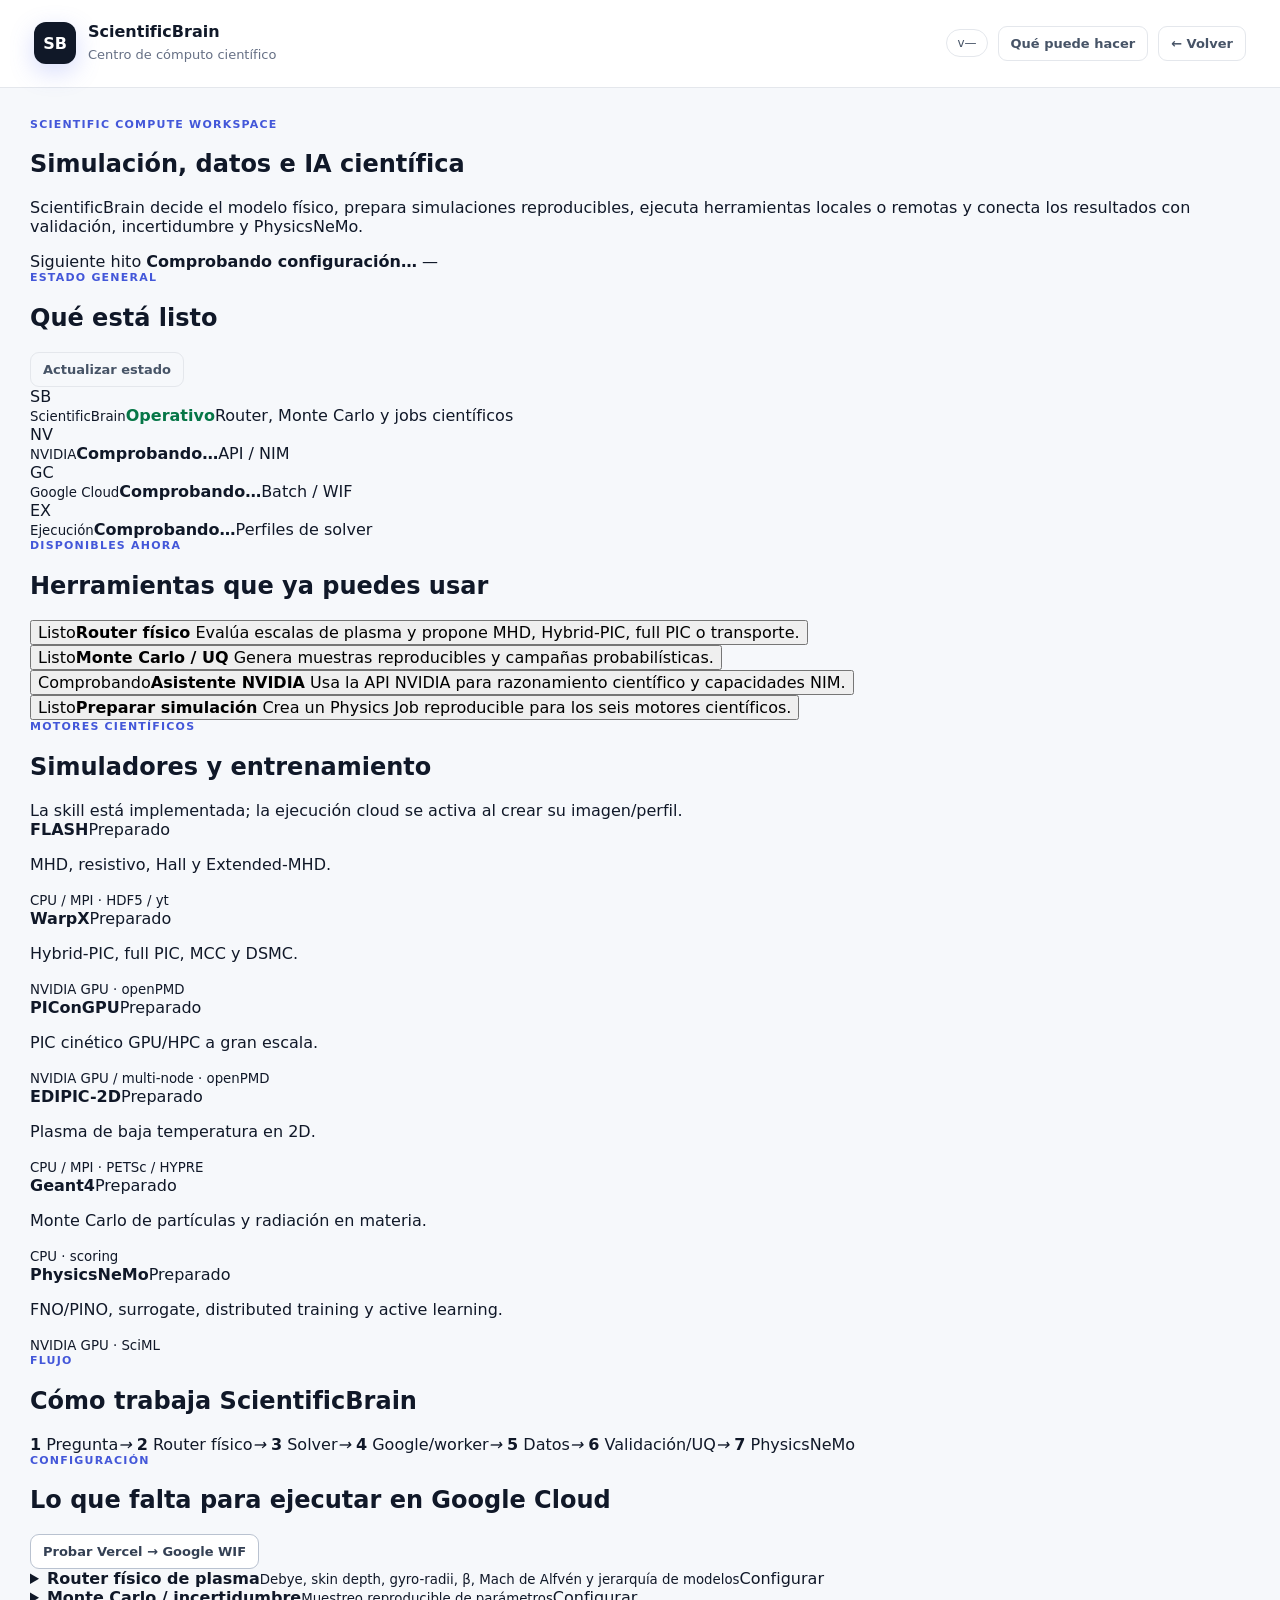
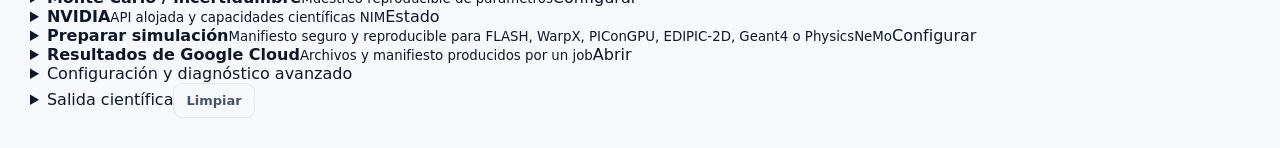
==== commit e62c26b4: "Redesign Scientific Tools information architecture" ====
--- a/scientific-tools.html
+++ b/scientific-tools.html
@@ -3,151 +3,206 @@
 <head>
   <meta charset="utf-8"/>
   <meta name="viewport" content="width=device-width,initial-scale=1"/>
-  <title>Herramientas científicas · ScientificBrain</title>
+  <title>Centro científico · ScientificBrain</title>
   <link rel="stylesheet" href="/assets/styles.css"/>
   <link rel="stylesheet" href="/assets/scientific_tools.css"/>
 </head>
 <body class="tools-shell">
   <header class="tools-top">
-    <div class="tools-brand"><div class="mark">SB</div><div><strong>ScientificBrain</strong><div class="muted">Herramientas científicas</div></div></div>
-    <div class="tools-actions"><span id="tools-version" class="badge">v—</span><a class="ghost tools-link" href="/scientific-capabilities">Qué hace ScientificBrain</a><a class="ghost tools-link" href="/">← Volver a ScientificBrain</a></div>
+    <div class="tools-brand">
+      <div class="mark">SB</div>
+      <div><strong>ScientificBrain</strong><div class="muted">Centro de cómputo científico</div></div>
+    </div>
+    <div class="tools-actions">
+      <span id="tools-version" class="badge">v—</span>
+      <a class="ghost tools-link" href="/scientific-capabilities">Qué puede hacer</a>
+      <a class="ghost tools-link" href="/">← Volver</a>
+    </div>
   </header>
+
   <main class="tools-main">
-    <section class="tools-hero">
-      <article class="tools-card">
+    <section class="control-hero">
+      <div>
         <p class="eyebrow">Scientific compute workspace</p>
-        <h1>Física, simulación y SciML</h1>
-        <p>Router de modelo físico, Monte Carlo, solvers de plasma, transporte de partículas, openPMD, PhysicsNeMo y workers/HPC. Las skills están basadas en código fuente inspeccionado y ScientificBrain mantiene las credenciales fuera del navegador.</p>
-        <div class="future-list" id="implemented-extensions"></div>
-      </article>
-      <article class="tools-card">
-        <h3>Estado de ejecución</h3>
-        <div id="nvidia-status">Comprobando NVIDIA…</div>
-        <div id="worker-status" style="margin-top:12px"></div>
-      </article>
-    </section>
-
-    <section class="tool-grid">
-      <article class="tool-card ready"><span class="tag">39 skills</span><h3>Physics Skills</h3><p>Plasma, FLASH, PIC/hybrid, Monte Carlo, UQ, diagnostics, multi-fidelity y active learning.</p><a class="secondary tools-link" href="https://github.com/innova-space-edu/scientificbrain-physics-skills" target="_blank" rel="noopener">Abrir repositorio ↗</a></article>
-      <article class="tool-card"><span class="tag">Fluid</span><h3>FLASH</h3><p>Ideal/resistive/Hall/Extended-MHD, HDF5/yt y validación.</p><div class="status-warn">Requiere worker con FLASH instalado</div></article>
-      <article class="tool-card"><span class="tag">Hybrid + PIC</span><h3>WarpX</h3><p>Hybrid-PIC, full PIC, MCC/DSMC y openPMD.</p><div class="status-warn">Requiere worker CPU/GPU</div></article>
-      <article class="tool-card"><span class="tag">HPC PIC</span><h3>PIConGPU</h3><p>PIC a gran escala, plugins de validación, colisiones y openPMD.</p><div class="status-warn">Requiere worker GPU/HPC</div></article>
-      <article class="tool-card"><span class="tag">Low-T 2D</span><h3>EDIPIC-2D</h3><p>MPI + PETSc + HYPRE para plasma de baja temperatura 2D.</p><div class="status-warn">Requiere worker MPI</div></article>
-      <article class="tool-card"><span class="tag">Monte Carlo</span><h3>Geant4</h3><p>Transporte de partículas en materia, blindaje, detectores y radiación espacial.</p><div class="status-warn">Requiere worker Geant4</div></article>
-      <article class="tool-card ready"><span class="tag">Local</span><h3>Monte Carlo / UQ</h3><p>Muestreo reproducible de parámetros y propagación de incertidumbre básica desde ScientificBrain.</p><div class="status-good">Disponible sin NVIDIA</div></article>
-      <article class="tool-card"><span class="tag">Data</span><h3>openPMD</h3><p>Capa canónica para campos y partículas de WarpX/PIConGPU; HDF5 y ADIOS2/streaming según backend.</p><div class="status-good">Contrato implementado</div></article>
-      <article class="tool-card"><span class="tag">SciML</span><h3>PhysicsNeMo</h3><p>MHD PINO/FNO, distributed training, UQ y active learning.</p><div id="physicsnemo-state" class="status-warn">Endpoint/runtime por configurar</div></article>
-      <article class="tool-card"><span class="tag">Life sciences</span><h3>BioNeMo</h3><p>Capacidades NVIDIA de biología molecular y química separadas de la física.</p><div id="bionemo-state" class="status-warn">Endpoint por configurar</div></article>
-      <article class="tool-card"><span class="tag">NVIDIA</span><h3>NIM / API Catalog</h3><p>Inferencia alojada y NIMs científicos registrados por el servidor.</p><div id="api-state" class="status-warn">API no comprobada</div></article>
-      <article class="tool-card ready"><span class="tag">Orchestration</span><h3>Multi-fidelity</h3><p>FLASH → Hybrid-PIC → full PIC → surrogate → uncertainty → active learning.</p><div class="status-good">Router definido</div></article>
-    </section>
-
-    <section class="tools-card" style="margin-top:22px">
-      <h2>Preparar job científico</h2>
-      <p class="tools-note">Genera un manifiesto reproducible y seguro. No ejecuta comandos y no permite URLs, tokens o ejecutables enviados por el navegador.</p>
-      <div class="input-grid">
-        <label>Solver<select id="job-solver"><option value="flash">FLASH</option><option value="warpx">WarpX</option><option value="picongpu">PIConGPU</option><option value="edipic2d">EDIPIC-2D</option><option value="geant4">Geant4</option><option value="physicsnemo">PhysicsNeMo</option></select></label>
-        <label>Acción<select id="job-action"><option value="run">run</option><option value="validate">validate</option><option value="sweep">sweep</option><option value="analyze">analyze</option><option value="train">train</option><option value="infer">infer</option></select></label>
-        <label>Modelo<input id="job-model" value="hall-mhd"/></label>
-        <label>Artefacto de entrada<input id="job-input" value="campaigns/example/input"/></label>
-        <label>GPU<input id="job-gpus" type="number" value="0" min="0"/></label>
-      </div>
-      <label>Parámetros JSON<textarea id="job-parameters">{"dimension":2}</textarea></label>
-      <div class="tools-actions"><button id="prepare-physics-job" class="secondary">Preparar manifiesto</button></div>
-    </section>
-
-
-    <section class="tools-card" style="margin-top:22px">
-      <div class="card-head"><div><p class="eyebrow">Google Cloud setup</p><h2>Configuración requerida</h2></div></div>
-      <p>ScientificBrain usa cuatro valores principales para activar Google Cloud. El bootstrap del repositorio crea el bucket privado, Artifact Registry y la cuenta de servicio de los jobs.</p>
-      <div id="gcp-setup-plan" class="capability-list">Comprobando variables…</div>
-      <div class="tools-actions" style="margin-top:12px"><button id="test-gcp-auth" class="secondary">Probar Vercel → Google WIF</button></div>
-      <p class="tools-note">La prueba usa credenciales temporales y no muestra tokens. FLASH también puede ejecutarse en Google Cloud mediante una imagen privada.</p>
-    </section>
-
-    <section class="tools-card" style="margin-top:22px">
-      <div class="card-head"><div><p class="eyebrow">Cloud compute</p><h2>Google Cloud Batch / Compute Engine</h2></div><a class="ghost tools-link" href="/scientific-capabilities">Qué puede generar ScientificBrain →</a></div>
-      <p>ScientificBrain puede traducir un Physics Job validado a Google Cloud Batch. Batch aprovisiona la VM CPU/GPU, ejecuta una imagen de solver aprobada y deja resultados en Cloud Storage/Cloud Logging.</p>
-      <div id="gcp-status" class="capability-list">Comprobando Google Cloud…</div>
-      <div class="tools-actions" style="margin-top:12px"><button id="preview-gcp-job" class="secondary">Previsualizar Google Batch</button><button id="submit-gcp-job" class="primary">Enviar a Google Cloud</button></div>
-      <p class="tools-note">Para enviar de verdad se deben configurar proyecto, bucket, perfiles de máquina/imagen y autenticación del servidor. La NVIDIA_API_KEY no es necesaria para Google Cloud Batch.</p>
-    </section>
-
-    <section class="tools-card" style="margin-top:22px">
-      <div class="card-head"><div><p class="eyebrow">Results ingestion</p><h2>Recuperar resultados de Google Cloud</h2></div></div>
-      <p>Cuando el solver termina, su contenedor escribe <code>scientificbrain-output.json</code> y los archivos nativos bajo el prefijo exclusivo del job. ScientificBrain puede listar ese prefijo y recuperar el manifiesto sin exponer acceso arbitrario al bucket.</p>
-      <div class="input-grid two-cols">
-        <label>ScientificBrain job ID<input id="result-job-id" placeholder="UUID del job científico"/></label>
-        <div class="tools-actions" style="align-self:end">
-          <button id="list-gcp-outputs" class="secondary">Listar archivos</button>
-          <button id="get-gcp-manifest" class="secondary">Leer manifiesto</button>
-        </div>
-      </div>
-      <p class="tools-note">El ID se completa automáticamente al preparar un job en esta sesión. Los endpoints solo acceden a <code>scientificbrain/jobs/&lt;job_id&gt;/</code>.</p>
-    </section>
-
-    <section class="tools-card" style="margin-top:22px">
-      <h2>Router físico de plasma</h2>
-      <p class="tools-note">Calcula escalas de Debye, skin depths, gyro-radii, beta y Alfvén Mach para proponer una jerarquía de modelos. Es un screening: no reemplaza validación física.</p>
-      <div class="input-grid">
-        <label>nₑ [m⁻³]<input id="r-ne" type="number" value="1e20"/></label>
-        <label>B [T]<input id="r-B" type="number" value="0.2" step="any"/></label>
-        <label>Tₑ [eV]<input id="r-Te" type="number" value="10" step="any"/></label>
-        <label>Tᵢ [eV]<input id="r-Ti" type="number" value="2" step="any"/></label>
-        <label>L [m]<input id="r-L" type="number" value="0.01" step="any"/></label>
-        <label>U [m/s]<input id="r-U" type="number" value="50000" step="any"/></label>
-        <label>A<input id="r-A" type="number" value="1" step="any"/></label>
-        <label>Z<input id="r-Z" type="number" value="1" step="any"/></label>
-        <label>λmfp [m] opcional<input id="r-mfp" type="number" step="any"/></label>
-      </div>
-      <div class="tools-actions check-row">
-        <label><input id="r-electron" type="checkbox"/> requiere cinética electrónica</label>
-        <label><input id="r-lowt" type="checkbox"/> plasma low-T 2D</label>
-        <label><input id="r-matter" type="checkbox"/> partículas atravesando materia</label>
-        <button id="run-physics-router" class="primary">Evaluar modelos</button>
-      </div>
-    </section>
-
-    <section class="tools-hero" style="margin-top:22px">
-      <article class="tools-card">
-        <h2>Monte Carlo de parámetros</h2>
-        <div class="tools-form">
+        <h1>Simulación, datos e IA científica</h1>
+        <p class="hero-copy">ScientificBrain decide el modelo físico, prepara simulaciones reproducibles, ejecuta herramientas locales o remotas y conecta los resultados con validación, incertidumbre y PhysicsNeMo.</p>
+      </div>
+      <div class="hero-step">
+        <span class="step-kicker">Siguiente hito</span>
+        <strong id="next-milestone">Comprobando configuración…</strong>
+        <span id="next-milestone-detail">—</span>
+      </div>
+    </section>
+
+    <section class="section-block">
+      <div class="section-heading">
+        <div><p class="eyebrow">Estado general</p><h2>Qué está listo</h2></div>
+        <button id="refresh-status" class="ghost">Actualizar estado</button>
+      </div>
+      <div class="status-grid">
+        <article class="status-card"><span class="status-icon">SB</span><div><small>ScientificBrain</small><strong class="status-good">Operativo</strong><span>Router, Monte Carlo y jobs científicos</span></div></article>
+        <article class="status-card"><span class="status-icon">NV</span><div><small>NVIDIA</small><strong id="summary-nvidia">Comprobando…</strong><span id="summary-nvidia-detail">API / NIM</span></div></article>
+        <article class="status-card"><span class="status-icon">GC</span><div><small>Google Cloud</small><strong id="summary-google">Comprobando…</strong><span id="summary-google-detail">Batch / WIF</span></div></article>
+        <article class="status-card"><span class="status-icon">EX</span><div><small>Ejecución</small><strong id="summary-execution">Comprobando…</strong><span id="summary-execution-detail">Perfiles de solver</span></div></article>
+      </div>
+    </section>
+
+    <section class="section-block">
+      <div class="section-heading">
+        <div><p class="eyebrow">Disponibles ahora</p><h2>Herramientas que ya puedes usar</h2></div>
+      </div>
+      <div class="action-grid">
+        <button class="action-card" data-open="panel-router">
+          <span class="action-badge ready-dot">Listo</span><strong>Router físico</strong>
+          <span>Evalúa escalas de plasma y propone MHD, Hybrid-PIC, full PIC o transporte.</span>
+        </button>
+        <button class="action-card" data-open="panel-montecarlo">
+          <span class="action-badge ready-dot">Listo</span><strong>Monte Carlo / UQ</strong>
+          <span>Genera muestras reproducibles y campañas probabilísticas.</span>
+        </button>
+        <button class="action-card" data-open="panel-nvidia">
+          <span id="nvidia-action-badge" class="action-badge">Comprobando</span><strong>Asistente NVIDIA</strong>
+          <span>Usa la API NVIDIA para razonamiento científico y capacidades NIM.</span>
+        </button>
+        <button class="action-card" data-open="panel-job">
+          <span class="action-badge ready-dot">Listo</span><strong>Preparar simulación</strong>
+          <span>Crea un Physics Job reproducible para los seis motores científicos.</span>
+        </button>
+      </div>
+    </section>
+
+    <section class="section-block">
+      <div class="section-heading">
+        <div><p class="eyebrow">Motores científicos</p><h2>Simuladores y entrenamiento</h2></div>
+        <span class="section-note">La skill está implementada; la ejecución cloud se activa al crear su imagen/perfil.</span>
+      </div>
+      <div class="solver-grid" id="solver-grid">
+        <article class="solver-card" data-solver="flash"><div class="solver-head"><strong>FLASH</strong><span class="solver-status">Preparado</span></div><p>MHD, resistivo, Hall y Extended-MHD.</p><small>CPU / MPI · HDF5 / yt</small></article>
+        <article class="solver-card" data-solver="warpx"><div class="solver-head"><strong>WarpX</strong><span class="solver-status">Preparado</span></div><p>Hybrid-PIC, full PIC, MCC y DSMC.</p><small>NVIDIA GPU · openPMD</small></article>
+        <article class="solver-card" data-solver="picongpu"><div class="solver-head"><strong>PIConGPU</strong><span class="solver-status">Preparado</span></div><p>PIC cinético GPU/HPC a gran escala.</p><small>NVIDIA GPU / multi-node · openPMD</small></article>
+        <article class="solver-card" data-solver="edipic2d"><div class="solver-head"><strong>EDIPIC-2D</strong><span class="solver-status">Preparado</span></div><p>Plasma de baja temperatura en 2D.</p><small>CPU / MPI · PETSc / HYPRE</small></article>
+        <article class="solver-card" data-solver="geant4"><div class="solver-head"><strong>Geant4</strong><span class="solver-status">Preparado</span></div><p>Monte Carlo de partículas y radiación en materia.</p><small>CPU · scoring</small></article>
+        <article class="solver-card" data-solver="physicsnemo"><div class="solver-head"><strong>PhysicsNeMo</strong><span class="solver-status">Preparado</span></div><p>FNO/PINO, surrogate, distributed training y active learning.</p><small>NVIDIA GPU · SciML</small></article>
+      </div>
+    </section>
+
+    <section class="section-block pipeline-card">
+      <div class="section-heading"><div><p class="eyebrow">Flujo</p><h2>Cómo trabaja ScientificBrain</h2></div></div>
+      <div class="pipeline">
+        <span><b>1</b> Pregunta</span><i>→</i>
+        <span><b>2</b> Router físico</span><i>→</i>
+        <span><b>3</b> Solver</span><i>→</i>
+        <span><b>4</b> Google/worker</span><i>→</i>
+        <span><b>5</b> Datos</span><i>→</i>
+        <span><b>6</b> Validación/UQ</span><i>→</i>
+        <span><b>7</b> PhysicsNeMo</span>
+      </div>
+    </section>
+
+    <section class="section-block" id="setup-section">
+      <div class="section-heading">
+        <div><p class="eyebrow">Configuración</p><h2>Lo que falta para ejecutar en Google Cloud</h2></div>
+      </div>
+      <div id="setup-steps" class="setup-steps"></div>
+      <div class="tools-actions" style="margin-top:14px">
+        <button id="test-gcp-auth" class="secondary">Probar Vercel → Google WIF</button>
+      </div>
+    </section>
+
+    <section class="workspace-stack">
+      <details id="panel-router" class="workspace-panel">
+        <summary><span><b>Router físico de plasma</b><small>Debye, skin depth, gyro-radii, β, Mach de Alfvén y jerarquía de modelos</small></span><span>Configurar</span></summary>
+        <div class="workspace-body">
+          <div class="input-grid">
+            <label>nₑ [m⁻³]<input id="r-ne" type="number" value="1e20"/></label>
+            <label>B [T]<input id="r-B" type="number" value="0.2" step="any"/></label>
+            <label>Tₑ [eV]<input id="r-Te" type="number" value="10" step="any"/></label>
+            <label>Tᵢ [eV]<input id="r-Ti" type="number" value="2" step="any"/></label>
+            <label>L [m]<input id="r-L" type="number" value="0.01" step="any"/></label>
+            <label>U [m/s]<input id="r-U" type="number" value="50000" step="any"/></label>
+            <label>A<input id="r-A" type="number" value="1" step="any"/></label>
+            <label>Z<input id="r-Z" type="number" value="1" step="any"/></label>
+            <label>λmfp [m] opcional<input id="r-mfp" type="number" step="any"/></label>
+          </div>
+          <div class="tools-actions check-row">
+            <label><input id="r-electron" type="checkbox"/> requiere cinética electrónica</label>
+            <label><input id="r-lowt" type="checkbox"/> plasma low-T 2D</label>
+            <label><input id="r-matter" type="checkbox"/> partículas atravesando materia</label>
+            <button id="run-physics-router" class="primary">Evaluar modelos</button>
+          </div>
+        </div>
+      </details>
+
+      <details id="panel-montecarlo" class="workspace-panel">
+        <summary><span><b>Monte Carlo / incertidumbre</b><small>Muestreo reproducible de parámetros</small></span><span>Configurar</span></summary>
+        <div class="workspace-body tools-form">
           <label>Distribuciones JSON<textarea id="mc-spec">{"B":{"dist":"normal","mean":2.0,"sd":0.1},"Te":{"dist":"uniform","low":8,"high":12}}</textarea></label>
           <div class="input-grid two-cols"><label>N<input id="mc-n" type="number" value="100" min="1" max="5000"/></label><label>Seed<input id="mc-seed" type="number" value="42"/></label></div>
           <button id="run-monte-carlo" class="primary">Generar muestras</button>
-          <p class="tools-note">Primera versión: variables escalares independientes. Las correlaciones se añadirán con un sampler explícito.</p>
-        </div>
-      </article>
-      <article class="tools-card">
-        <h2>Workers de simulación</h2>
-        <div id="workers-list" class="capability-list">Sin workers configurados.</div>
-        <p class="tools-note">Los workers se registran solo en el servidor. Aquí nunca se introduce una URL o token de cómputo.</p>
-      </article>
-    </section>
-
-    <section class="tools-hero" style="margin-top:22px">
-      <article class="tools-card">
-        <h2>Probar NVIDIA API</h2>
-        <div class="tools-form">
-          <label>Consulta científica<textarea id="nvidia-prompt">Explica qué comparación mínima harías entre Hall-MHD y Hybrid-PIC para validar un shock magnetizado.</textarea></label>
-          <button id="run-nvidia-chat" class="primary">Ejecutar NVIDIA</button>
-          <p class="tools-note">Se habilitará cuando NVIDIA_API_KEY esté disponible.</p>
-        </div>
-      </article>
-      <article class="tools-card">
-        <h2>Capacidad NVIDIA/NIM configurada</h2>
-        <div class="tools-form">
-          <label>Capacidad<select id="capability-select"><option value="">Sin capacidades configuradas</option></select></label>
-          <label>Entrada JSON<textarea id="capability-input">{}</textarea></label>
-          <button id="run-capability" class="secondary">Ejecutar capacidad</button>
-        </div>
-      </article>
-    </section>
-
-    <section class="tools-card" style="margin-top:22px">
-      <div class="card-head"><h2>Salida científica</h2><button id="clear-tools-output" class="ghost">Limpiar</button></div>
-      <pre id="tools-output" class="tools-output">ScientificBrain Physics Tools listo.</pre>
-    </section>
+        </div>
+      </details>
+
+      <details id="panel-nvidia" class="workspace-panel">
+        <summary><span><b>NVIDIA</b><small>API alojada y capacidades científicas NIM</small></span><span id="nvidia-panel-state">Estado</span></summary>
+        <div class="workspace-body split-panel">
+          <div class="tools-form">
+            <h3>Consulta NVIDIA</h3>
+            <label>Consulta<textarea id="nvidia-prompt">Explica qué comparación mínima harías entre Hall-MHD y Hybrid-PIC para validar un shock magnetizado.</textarea></label>
+            <button id="run-nvidia-chat" class="primary">Ejecutar NVIDIA</button>
+          </div>
+          <div class="tools-form">
+            <h3>Capacidad registrada</h3>
+            <label>Capacidad<select id="capability-select"><option value="">Sin capacidades adicionales</option></select></label>
+            <label>Entrada JSON<textarea id="capability-input">{}</textarea></label>
+            <button id="run-capability" class="secondary">Ejecutar capacidad</button>
+          </div>
+        </div>
+      </details>
+
+      <details id="panel-job" class="workspace-panel">
+        <summary><span><b>Preparar simulación</b><small>Manifiesto seguro y reproducible para FLASH, WarpX, PIConGPU, EDIPIC-2D, Geant4 o PhysicsNeMo</small></span><span>Configurar</span></summary>
+        <div class="workspace-body">
+          <div class="input-grid">
+            <label>Solver<select id="job-solver"><option value="flash">FLASH</option><option value="warpx">WarpX</option><option value="picongpu">PIConGPU</option><option value="edipic2d">EDIPIC-2D</option><option value="geant4">Geant4</option><option value="physicsnemo">PhysicsNeMo</option></select></label>
+            <label>Acción<select id="job-action"><option value="run">run</option><option value="validate">validate</option><option value="sweep">sweep</option><option value="analyze">analyze</option><option value="train">train</option><option value="infer">infer</option></select></label>
+            <label>Modelo<input id="job-model" value="hall-mhd"/></label>
+            <label>Artefacto<input id="job-input" value="campaigns/example/input"/></label>
+            <label>GPU<input id="job-gpus" type="number" value="0" min="0"/></label>
+          </div>
+          <label>Parámetros JSON<textarea id="job-parameters">{"dimension":2}</textarea></label>
+          <div class="tools-actions">
+            <button id="prepare-physics-job" class="secondary">Preparar manifiesto</button>
+            <button id="preview-gcp-job" class="secondary">Previsualizar Google Batch</button>
+            <button id="submit-gcp-job" class="primary">Enviar a Google Cloud</button>
+          </div>
+        </div>
+      </details>
+
+      <details class="workspace-panel">
+        <summary><span><b>Resultados de Google Cloud</b><small>Archivos y manifiesto producidos por un job</small></span><span>Abrir</span></summary>
+        <div class="workspace-body">
+          <div class="input-grid two-cols">
+            <label>ScientificBrain job ID<input id="result-job-id" placeholder="UUID del job científico"/></label>
+            <div class="tools-actions" style="align-self:end"><button id="list-gcp-outputs" class="secondary">Listar archivos</button><button id="get-gcp-manifest" class="secondary">Leer manifiesto</button></div>
+          </div>
+        </div>
+      </details>
+    </section>
+
+    <details class="advanced-panel">
+      <summary>Configuración y diagnóstico avanzado</summary>
+      <div class="advanced-grid">
+        <article><h3>Google Cloud</h3><div id="gcp-status" class="capability-list"></div><div id="gcp-setup-plan" class="capability-list"></div></article>
+        <article><h3>NVIDIA</h3><div id="nvidia-status" class="capability-list"></div><div id="nvidia-warnings" class="diagnostic-note"></div></article>
+        <article><h3>Workers / HPC</h3><div id="worker-status"></div><div id="workers-list" class="capability-list"></div></article>
+        <article><h3>Physics Skills</h3><div id="implemented-extensions" class="future-list"></div><a class="secondary tools-link" href="https://github.com/innova-space-edu/scientificbrain-physics-skills" target="_blank" rel="noopener">Abrir repositorio ↗</a></article>
+      </div>
+    </details>
+
+    <details id="output-panel" class="output-panel">
+      <summary><span>Salida científica</span><button id="clear-tools-output" type="button" class="ghost">Limpiar</button></summary>
+      <pre id="tools-output" class="tools-output">Sin resultados todavía.</pre>
+    </details>
   </main>
   <script src="/assets/scientific_tools.js"></script>
 </body>
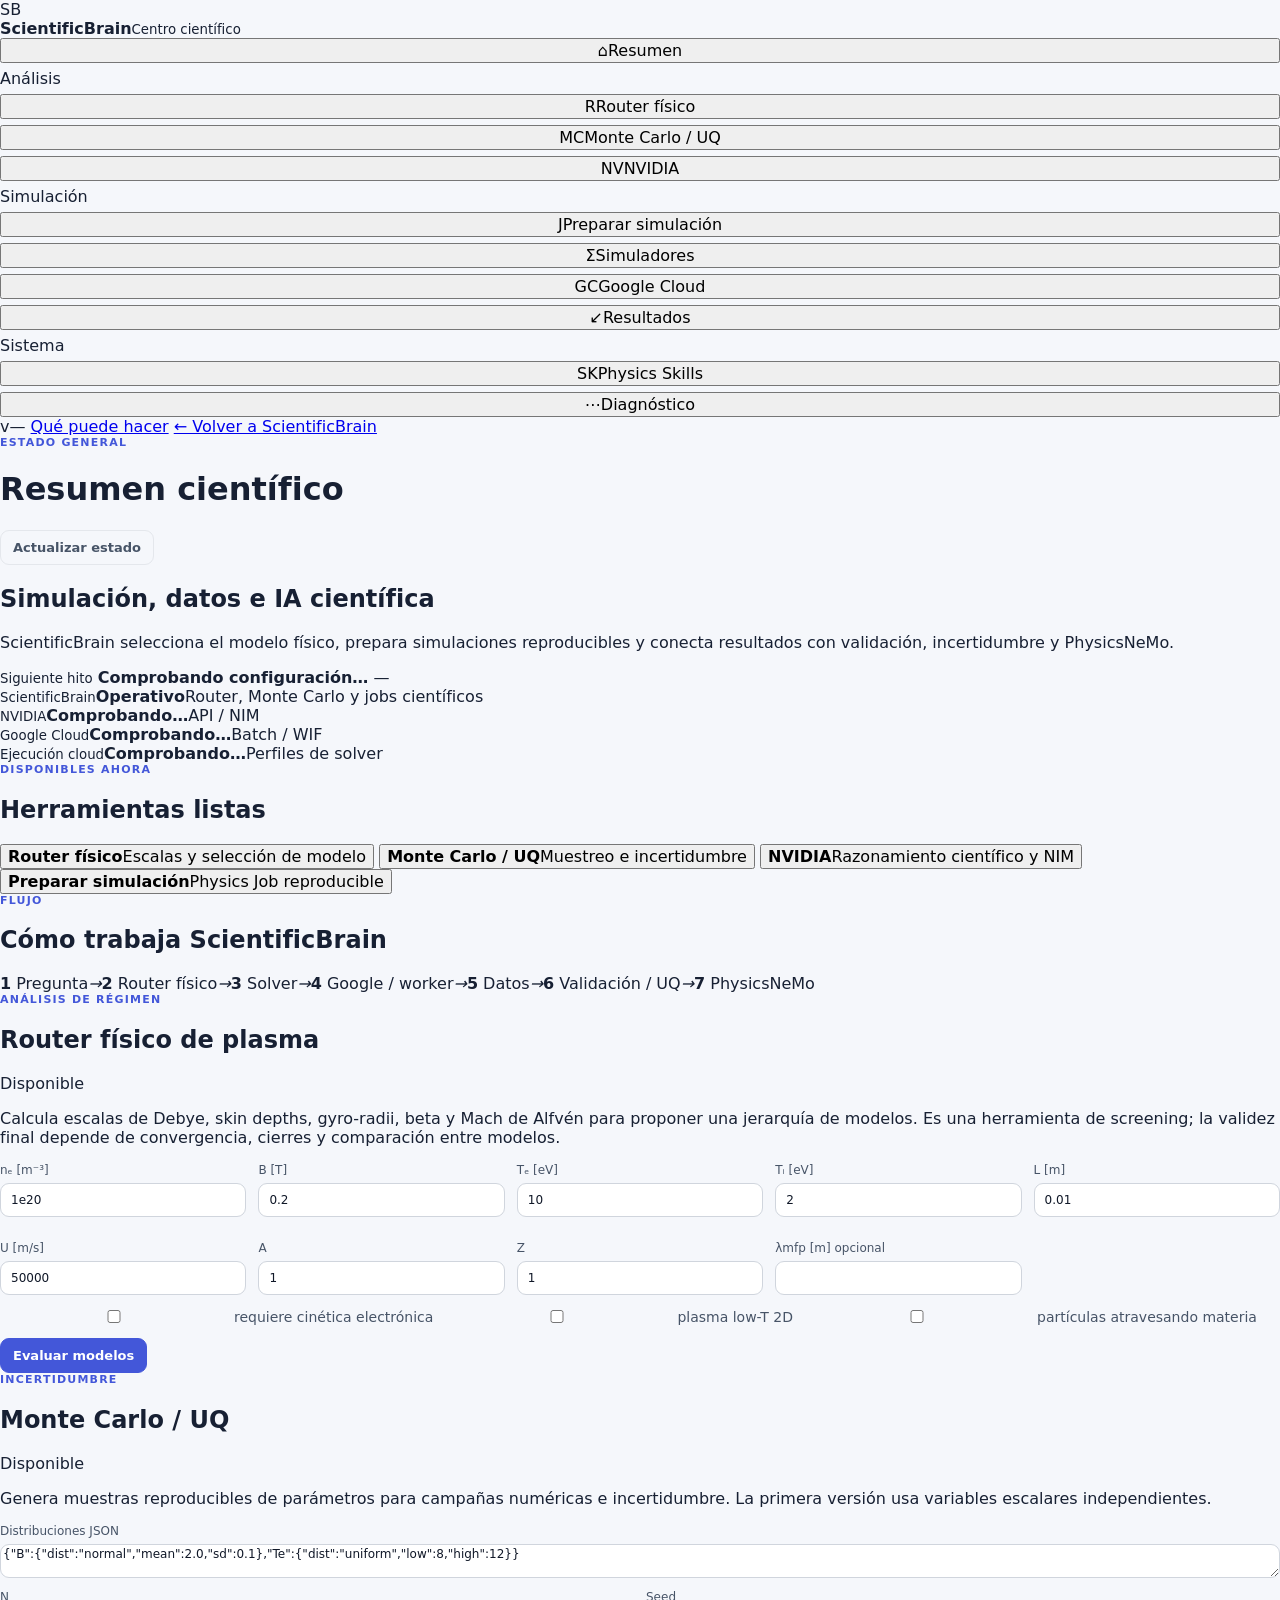
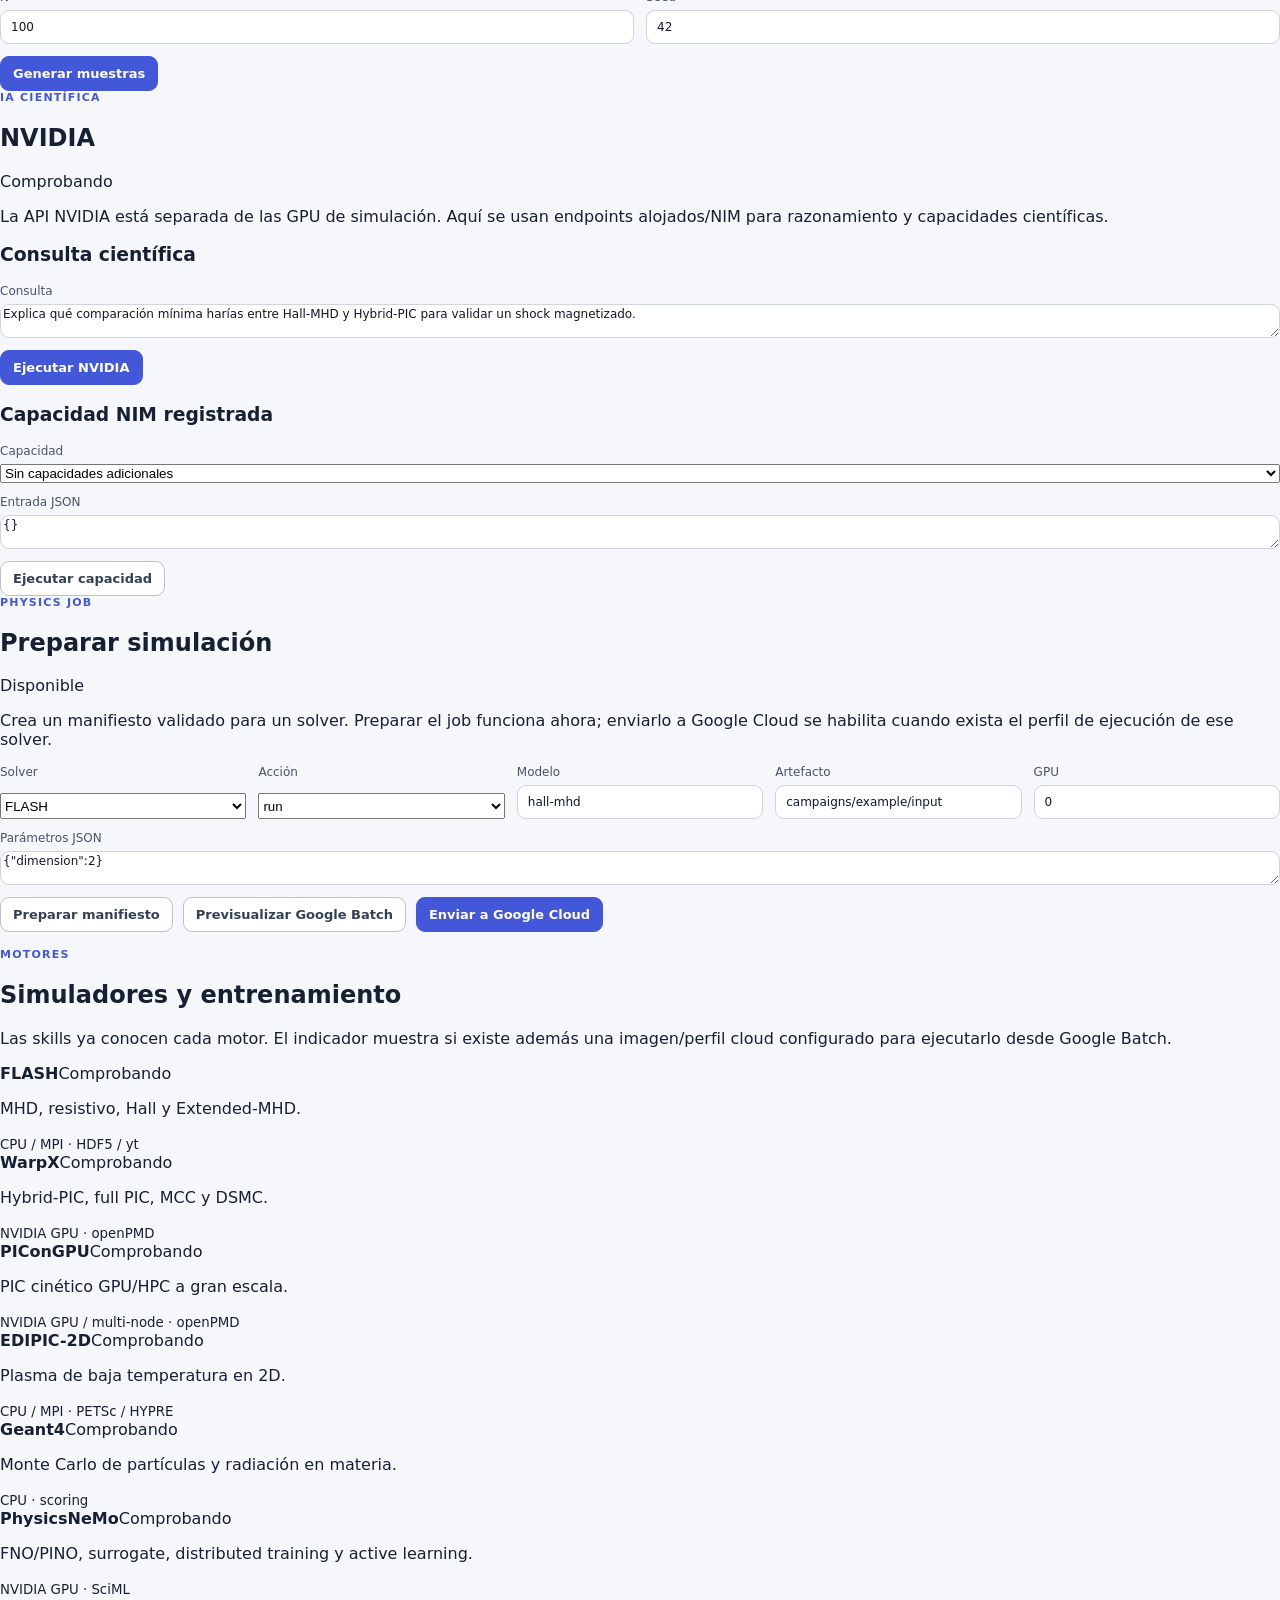
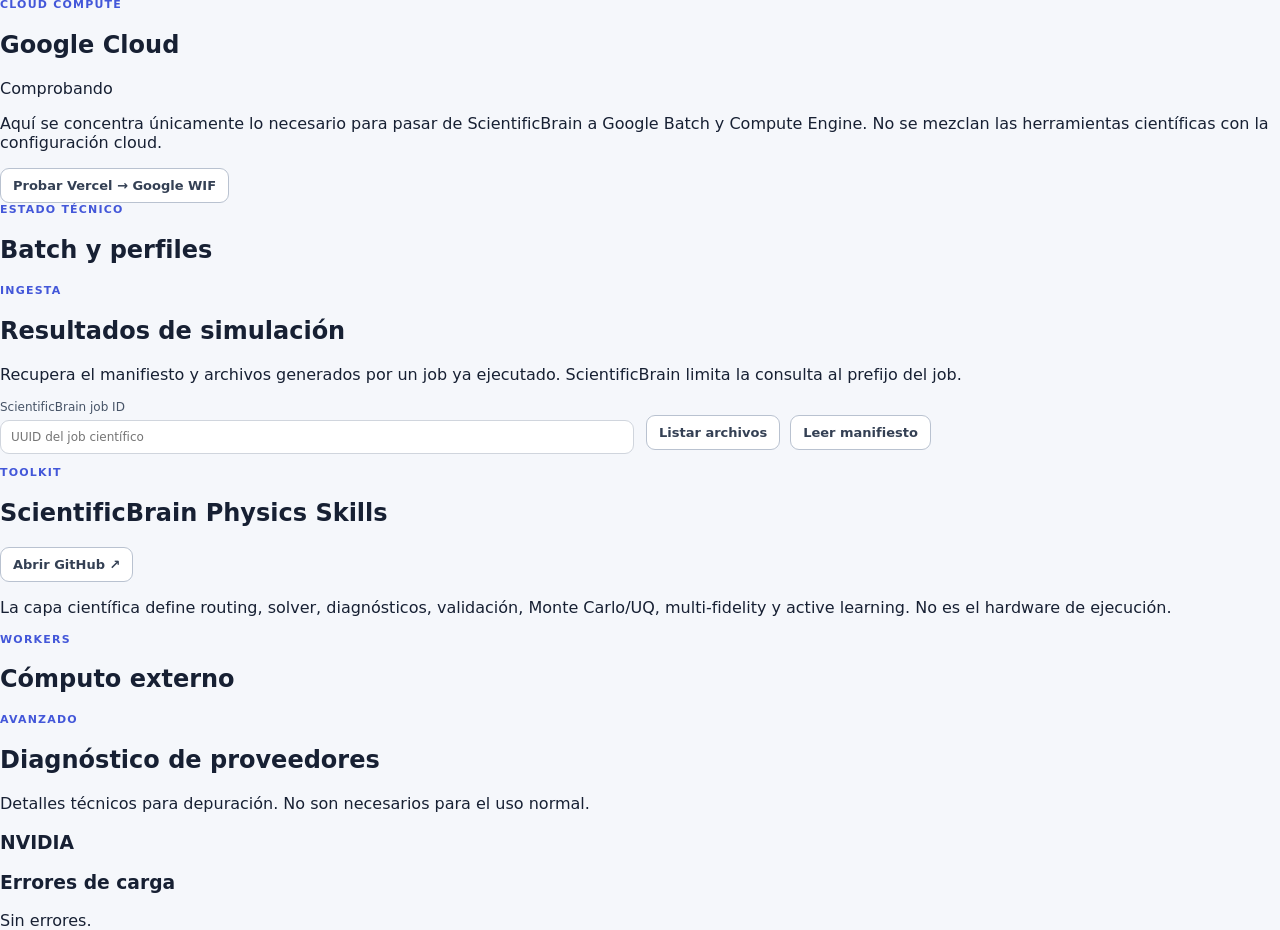
==== commit 5bfe4253: "Replace Scientific Tools with fixed sidebar workspace" ====
--- a/scientific-tools.html
+++ b/scientific-tools.html
@@ -7,112 +7,91 @@
   <link rel="stylesheet" href="/assets/styles.css"/>
   <link rel="stylesheet" href="/assets/scientific_tools.css"/>
 </head>
-<body class="tools-shell">
-  <header class="tools-top">
-    <div class="tools-brand">
-      <div class="mark">SB</div>
-      <div><strong>ScientificBrain</strong><div class="muted">Centro de cómputo científico</div></div>
+<body class="science-app">
+  <aside class="science-sidebar">
+    <div class="sidebar-brand">
+      <div class="brand-mark">SB</div>
+      <div><strong>ScientificBrain</strong><small>Centro científico</small></div>
     </div>
-    <div class="tools-actions">
-      <span id="tools-version" class="badge">v—</span>
-      <a class="ghost tools-link" href="/scientific-capabilities">Qué puede hacer</a>
-      <a class="ghost tools-link" href="/">← Volver</a>
+
+    <nav class="science-nav" aria-label="Centro científico">
+      <button class="nav-item active" data-view="overview"><span class="nav-icon">⌂</span><span>Resumen</span></button>
+
+      <div class="nav-group-title">Análisis</div>
+      <button class="nav-item" data-view="router"><span class="nav-icon">R</span><span>Router físico</span></button>
+      <button class="nav-item" data-view="montecarlo"><span class="nav-icon">MC</span><span>Monte Carlo / UQ</span></button>
+      <button class="nav-item" data-view="nvidia"><span class="nav-icon">NV</span><span>NVIDIA</span><span id="nav-nvidia-dot" class="nav-dot"></span></button>
+
+      <div class="nav-group-title">Simulación</div>
+      <button class="nav-item" data-view="prepare"><span class="nav-icon">J</span><span>Preparar simulación</span></button>
+      <button class="nav-item" data-view="solvers"><span class="nav-icon">Σ</span><span>Simuladores</span></button>
+      <button class="nav-item" data-view="google"><span class="nav-icon">GC</span><span>Google Cloud</span><span id="nav-google-dot" class="nav-dot"></span></button>
+      <button class="nav-item" data-view="results"><span class="nav-icon">↙</span><span>Resultados</span></button>
+
+      <div class="nav-group-title">Sistema</div>
+      <button class="nav-item" data-view="skills"><span class="nav-icon">SK</span><span>Physics Skills</span></button>
+      <button class="nav-item" data-view="diagnostics"><span class="nav-icon">⋯</span><span>Diagnóstico</span></button>
+    </nav>
+
+    <div class="sidebar-footer">
+      <span id="tools-version" class="version-pill">v—</span>
+      <a href="/scientific-capabilities">Qué puede hacer</a>
+      <a href="/">← Volver a ScientificBrain</a>
     </div>
-  </header>
-
-  <main class="tools-main">
-    <section class="control-hero">
+  </aside>
+
+  <main class="science-content">
+    <header class="content-topbar">
       <div>
-        <p class="eyebrow">Scientific compute workspace</p>
-        <h1>Simulación, datos e IA científica</h1>
-        <p class="hero-copy">ScientificBrain decide el modelo físico, prepara simulaciones reproducibles, ejecuta herramientas locales o remotas y conecta los resultados con validación, incertidumbre y PhysicsNeMo.</p>
+        <p id="view-eyebrow" class="eyebrow">Estado general</p>
+        <h1 id="view-title">Resumen científico</h1>
       </div>
-      <div class="hero-step">
-        <span class="step-kicker">Siguiente hito</span>
-        <strong id="next-milestone">Comprobando configuración…</strong>
-        <span id="next-milestone-detail">—</span>
-      </div>
-    </section>
-
-    <section class="section-block">
-      <div class="section-heading">
-        <div><p class="eyebrow">Estado general</p><h2>Qué está listo</h2></div>
-        <button id="refresh-status" class="ghost">Actualizar estado</button>
-      </div>
-      <div class="status-grid">
-        <article class="status-card"><span class="status-icon">SB</span><div><small>ScientificBrain</small><strong class="status-good">Operativo</strong><span>Router, Monte Carlo y jobs científicos</span></div></article>
-        <article class="status-card"><span class="status-icon">NV</span><div><small>NVIDIA</small><strong id="summary-nvidia">Comprobando…</strong><span id="summary-nvidia-detail">API / NIM</span></div></article>
-        <article class="status-card"><span class="status-icon">GC</span><div><small>Google Cloud</small><strong id="summary-google">Comprobando…</strong><span id="summary-google-detail">Batch / WIF</span></div></article>
-        <article class="status-card"><span class="status-icon">EX</span><div><small>Ejecución</small><strong id="summary-execution">Comprobando…</strong><span id="summary-execution-detail">Perfiles de solver</span></div></article>
-      </div>
-    </section>
-
-    <section class="section-block">
-      <div class="section-heading">
-        <div><p class="eyebrow">Disponibles ahora</p><h2>Herramientas que ya puedes usar</h2></div>
-      </div>
-      <div class="action-grid">
-        <button class="action-card" data-open="panel-router">
-          <span class="action-badge ready-dot">Listo</span><strong>Router físico</strong>
-          <span>Evalúa escalas de plasma y propone MHD, Hybrid-PIC, full PIC o transporte.</span>
-        </button>
-        <button class="action-card" data-open="panel-montecarlo">
-          <span class="action-badge ready-dot">Listo</span><strong>Monte Carlo / UQ</strong>
-          <span>Genera muestras reproducibles y campañas probabilísticas.</span>
-        </button>
-        <button class="action-card" data-open="panel-nvidia">
-          <span id="nvidia-action-badge" class="action-badge">Comprobando</span><strong>Asistente NVIDIA</strong>
-          <span>Usa la API NVIDIA para razonamiento científico y capacidades NIM.</span>
-        </button>
-        <button class="action-card" data-open="panel-job">
-          <span class="action-badge ready-dot">Listo</span><strong>Preparar simulación</strong>
-          <span>Crea un Physics Job reproducible para los seis motores científicos.</span>
-        </button>
-      </div>
-    </section>
-
-    <section class="section-block">
-      <div class="section-heading">
-        <div><p class="eyebrow">Motores científicos</p><h2>Simuladores y entrenamiento</h2></div>
-        <span class="section-note">La skill está implementada; la ejecución cloud se activa al crear su imagen/perfil.</span>
-      </div>
-      <div class="solver-grid" id="solver-grid">
-        <article class="solver-card" data-solver="flash"><div class="solver-head"><strong>FLASH</strong><span class="solver-status">Preparado</span></div><p>MHD, resistivo, Hall y Extended-MHD.</p><small>CPU / MPI · HDF5 / yt</small></article>
-        <article class="solver-card" data-solver="warpx"><div class="solver-head"><strong>WarpX</strong><span class="solver-status">Preparado</span></div><p>Hybrid-PIC, full PIC, MCC y DSMC.</p><small>NVIDIA GPU · openPMD</small></article>
-        <article class="solver-card" data-solver="picongpu"><div class="solver-head"><strong>PIConGPU</strong><span class="solver-status">Preparado</span></div><p>PIC cinético GPU/HPC a gran escala.</p><small>NVIDIA GPU / multi-node · openPMD</small></article>
-        <article class="solver-card" data-solver="edipic2d"><div class="solver-head"><strong>EDIPIC-2D</strong><span class="solver-status">Preparado</span></div><p>Plasma de baja temperatura en 2D.</p><small>CPU / MPI · PETSc / HYPRE</small></article>
-        <article class="solver-card" data-solver="geant4"><div class="solver-head"><strong>Geant4</strong><span class="solver-status">Preparado</span></div><p>Monte Carlo de partículas y radiación en materia.</p><small>CPU · scoring</small></article>
-        <article class="solver-card" data-solver="physicsnemo"><div class="solver-head"><strong>PhysicsNeMo</strong><span class="solver-status">Preparado</span></div><p>FNO/PINO, surrogate, distributed training y active learning.</p><small>NVIDIA GPU · SciML</small></article>
-      </div>
-    </section>
-
-    <section class="section-block pipeline-card">
-      <div class="section-heading"><div><p class="eyebrow">Flujo</p><h2>Cómo trabaja ScientificBrain</h2></div></div>
-      <div class="pipeline">
-        <span><b>1</b> Pregunta</span><i>→</i>
-        <span><b>2</b> Router físico</span><i>→</i>
-        <span><b>3</b> Solver</span><i>→</i>
-        <span><b>4</b> Google/worker</span><i>→</i>
-        <span><b>5</b> Datos</span><i>→</i>
-        <span><b>6</b> Validación/UQ</span><i>→</i>
-        <span><b>7</b> PhysicsNeMo</span>
-      </div>
-    </section>
-
-    <section class="section-block" id="setup-section">
-      <div class="section-heading">
-        <div><p class="eyebrow">Configuración</p><h2>Lo que falta para ejecutar en Google Cloud</h2></div>
-      </div>
-      <div id="setup-steps" class="setup-steps"></div>
-      <div class="tools-actions" style="margin-top:14px">
-        <button id="test-gcp-auth" class="secondary">Probar Vercel → Google WIF</button>
-      </div>
-    </section>
-
-    <section class="workspace-stack">
-      <details id="panel-router" class="workspace-panel">
-        <summary><span><b>Router físico de plasma</b><small>Debye, skin depth, gyro-radii, β, Mach de Alfvén y jerarquía de modelos</small></span><span>Configurar</span></summary>
-        <div class="workspace-body">
+      <button id="refresh-status" class="ghost">Actualizar estado</button>
+    </header>
+
+    <div class="content-scroll">
+      <section class="science-view active" data-view-panel="overview">
+        <div class="overview-hero">
+          <div>
+            <h2>Simulación, datos e IA científica</h2>
+            <p>ScientificBrain selecciona el modelo físico, prepara simulaciones reproducibles y conecta resultados con validación, incertidumbre y PhysicsNeMo.</p>
+          </div>
+          <div class="milestone-card">
+            <small>Siguiente hito</small>
+            <strong id="next-milestone">Comprobando configuración…</strong>
+            <span id="next-milestone-detail">—</span>
+          </div>
+        </div>
+
+        <div class="summary-grid">
+          <article class="summary-card"><small>ScientificBrain</small><strong class="summary-state good">Operativo</strong><span>Router, Monte Carlo y jobs científicos</span></article>
+          <article class="summary-card"><small>NVIDIA</small><strong id="summary-nvidia" class="summary-state">Comprobando…</strong><span id="summary-nvidia-detail">API / NIM</span></article>
+          <article class="summary-card"><small>Google Cloud</small><strong id="summary-google" class="summary-state">Comprobando…</strong><span id="summary-google-detail">Batch / WIF</span></article>
+          <article class="summary-card"><small>Ejecución cloud</small><strong id="summary-execution" class="summary-state">Comprobando…</strong><span id="summary-execution-detail">Perfiles de solver</span></article>
+        </div>
+
+        <div class="panel-card">
+          <div class="panel-heading"><div><p class="eyebrow">Disponibles ahora</p><h2>Herramientas listas</h2></div></div>
+          <div class="quick-grid">
+            <button class="quick-card" data-nav-target="router"><strong>Router físico</strong><span>Escalas y selección de modelo</span></button>
+            <button class="quick-card" data-nav-target="montecarlo"><strong>Monte Carlo / UQ</strong><span>Muestreo e incertidumbre</span></button>
+            <button class="quick-card" data-nav-target="nvidia"><strong>NVIDIA</strong><span>Razonamiento científico y NIM</span></button>
+            <button class="quick-card" data-nav-target="prepare"><strong>Preparar simulación</strong><span>Physics Job reproducible</span></button>
+          </div>
+        </div>
+
+        <div class="panel-card">
+          <div class="panel-heading"><div><p class="eyebrow">Flujo</p><h2>Cómo trabaja ScientificBrain</h2></div></div>
+          <div class="pipeline">
+            <span><b>1</b> Pregunta</span><i>→</i><span><b>2</b> Router físico</span><i>→</i><span><b>3</b> Solver</span><i>→</i><span><b>4</b> Google / worker</span><i>→</i><span><b>5</b> Datos</span><i>→</i><span><b>6</b> Validación / UQ</span><i>→</i><span><b>7</b> PhysicsNeMo</span>
+          </div>
+        </div>
+      </section>
+
+      <section class="science-view" data-view-panel="router">
+        <div class="panel-card">
+          <div class="panel-heading"><div><p class="eyebrow">Análisis de régimen</p><h2>Router físico de plasma</h2></div><span class="state-pill good">Disponible</span></div>
+          <p class="panel-copy">Calcula escalas de Debye, skin depths, gyro-radii, beta y Mach de Alfvén para proponer una jerarquía de modelos. Es una herramienta de screening; la validez final depende de convergencia, cierres y comparación entre modelos.</p>
           <div class="input-grid">
             <label>nₑ [m⁻³]<input id="r-ne" type="number" value="1e20"/></label>
             <label>B [T]<input id="r-B" type="number" value="0.2" step="any"/></label>
@@ -128,40 +107,47 @@
             <label><input id="r-electron" type="checkbox"/> requiere cinética electrónica</label>
             <label><input id="r-lowt" type="checkbox"/> plasma low-T 2D</label>
             <label><input id="r-matter" type="checkbox"/> partículas atravesando materia</label>
-            <button id="run-physics-router" class="primary">Evaluar modelos</button>
-          </div>
-        </div>
-      </details>
-
-      <details id="panel-montecarlo" class="workspace-panel">
-        <summary><span><b>Monte Carlo / incertidumbre</b><small>Muestreo reproducible de parámetros</small></span><span>Configurar</span></summary>
-        <div class="workspace-body tools-form">
-          <label>Distribuciones JSON<textarea id="mc-spec">{"B":{"dist":"normal","mean":2.0,"sd":0.1},"Te":{"dist":"uniform","low":8,"high":12}}</textarea></label>
-          <div class="input-grid two-cols"><label>N<input id="mc-n" type="number" value="100" min="1" max="5000"/></label><label>Seed<input id="mc-seed" type="number" value="42"/></label></div>
-          <button id="run-monte-carlo" class="primary">Generar muestras</button>
-        </div>
-      </details>
-
-      <details id="panel-nvidia" class="workspace-panel">
-        <summary><span><b>NVIDIA</b><small>API alojada y capacidades científicas NIM</small></span><span id="nvidia-panel-state">Estado</span></summary>
-        <div class="workspace-body split-panel">
-          <div class="tools-form">
-            <h3>Consulta NVIDIA</h3>
-            <label>Consulta<textarea id="nvidia-prompt">Explica qué comparación mínima harías entre Hall-MHD y Hybrid-PIC para validar un shock magnetizado.</textarea></label>
-            <button id="run-nvidia-chat" class="primary">Ejecutar NVIDIA</button>
-          </div>
-          <div class="tools-form">
-            <h3>Capacidad registrada</h3>
-            <label>Capacidad<select id="capability-select"><option value="">Sin capacidades adicionales</option></select></label>
-            <label>Entrada JSON<textarea id="capability-input">{}</textarea></label>
-            <button id="run-capability" class="secondary">Ejecutar capacidad</button>
-          </div>
-        </div>
-      </details>
-
-      <details id="panel-job" class="workspace-panel">
-        <summary><span><b>Preparar simulación</b><small>Manifiesto seguro y reproducible para FLASH, WarpX, PIConGPU, EDIPIC-2D, Geant4 o PhysicsNeMo</small></span><span>Configurar</span></summary>
-        <div class="workspace-body">
+          </div>
+          <button id="run-physics-router" class="primary">Evaluar modelos</button>
+        </div>
+      </section>
+
+      <section class="science-view" data-view-panel="montecarlo">
+        <div class="panel-card">
+          <div class="panel-heading"><div><p class="eyebrow">Incertidumbre</p><h2>Monte Carlo / UQ</h2></div><span class="state-pill good">Disponible</span></div>
+          <p class="panel-copy">Genera muestras reproducibles de parámetros para campañas numéricas e incertidumbre. La primera versión usa variables escalares independientes.</p>
+          <div class="form-stack">
+            <label>Distribuciones JSON<textarea id="mc-spec">{"B":{"dist":"normal","mean":2.0,"sd":0.1},"Te":{"dist":"uniform","low":8,"high":12}}</textarea></label>
+            <div class="input-grid two-cols"><label>N<input id="mc-n" type="number" value="100" min="1" max="5000"/></label><label>Seed<input id="mc-seed" type="number" value="42"/></label></div>
+            <button id="run-monte-carlo" class="primary">Generar muestras</button>
+          </div>
+        </div>
+      </section>
+
+      <section class="science-view" data-view-panel="nvidia">
+        <div class="panel-card">
+          <div class="panel-heading"><div><p class="eyebrow">IA científica</p><h2>NVIDIA</h2></div><span id="nvidia-view-state" class="state-pill">Comprobando</span></div>
+          <p class="panel-copy">La API NVIDIA está separada de las GPU de simulación. Aquí se usan endpoints alojados/NIM para razonamiento y capacidades científicas.</p>
+          <div class="split-grid">
+            <div class="form-stack">
+              <h3>Consulta científica</h3>
+              <label>Consulta<textarea id="nvidia-prompt">Explica qué comparación mínima harías entre Hall-MHD y Hybrid-PIC para validar un shock magnetizado.</textarea></label>
+              <button id="run-nvidia-chat" class="primary">Ejecutar NVIDIA</button>
+            </div>
+            <div class="form-stack">
+              <h3>Capacidad NIM registrada</h3>
+              <label>Capacidad<select id="capability-select"><option value="">Sin capacidades adicionales</option></select></label>
+              <label>Entrada JSON<textarea id="capability-input">{}</textarea></label>
+              <button id="run-capability" class="secondary">Ejecutar capacidad</button>
+            </div>
+          </div>
+        </div>
+      </section>
+
+      <section class="science-view" data-view-panel="prepare">
+        <div class="panel-card">
+          <div class="panel-heading"><div><p class="eyebrow">Physics Job</p><h2>Preparar simulación</h2></div><span class="state-pill good">Disponible</span></div>
+          <p class="panel-copy">Crea un manifiesto validado para un solver. Preparar el job funciona ahora; enviarlo a Google Cloud se habilita cuando exista el perfil de ejecución de ese solver.</p>
           <div class="input-grid">
             <label>Solver<select id="job-solver"><option value="flash">FLASH</option><option value="warpx">WarpX</option><option value="picongpu">PIConGPU</option><option value="edipic2d">EDIPIC-2D</option><option value="geant4">Geant4</option><option value="physicsnemo">PhysicsNeMo</option></select></label>
             <label>Acción<select id="job-action"><option value="run">run</option><option value="validate">validate</option><option value="sweep">sweep</option><option value="analyze">analyze</option><option value="train">train</option><option value="infer">infer</option></select></label>
@@ -169,41 +155,91 @@
             <label>Artefacto<input id="job-input" value="campaigns/example/input"/></label>
             <label>GPU<input id="job-gpus" type="number" value="0" min="0"/></label>
           </div>
-          <label>Parámetros JSON<textarea id="job-parameters">{"dimension":2}</textarea></label>
+          <label class="block-label">Parámetros JSON<textarea id="job-parameters">{"dimension":2}</textarea></label>
           <div class="tools-actions">
             <button id="prepare-physics-job" class="secondary">Preparar manifiesto</button>
             <button id="preview-gcp-job" class="secondary">Previsualizar Google Batch</button>
             <button id="submit-gcp-job" class="primary">Enviar a Google Cloud</button>
           </div>
-        </div>
-      </details>
-
-      <details class="workspace-panel">
-        <summary><span><b>Resultados de Google Cloud</b><small>Archivos y manifiesto producidos por un job</small></span><span>Abrir</span></summary>
-        <div class="workspace-body">
+          <p id="job-cloud-note" class="inline-note"></p>
+        </div>
+      </section>
+
+      <section class="science-view" data-view-panel="solvers">
+        <div class="panel-card">
+          <div class="panel-heading"><div><p class="eyebrow">Motores</p><h2>Simuladores y entrenamiento</h2></div></div>
+          <p class="panel-copy">Las skills ya conocen cada motor. El indicador muestra si existe además una imagen/perfil cloud configurado para ejecutarlo desde Google Batch.</p>
+          <div class="solver-grid">
+            <article class="solver-card" data-solver="flash"><div class="solver-head"><strong>FLASH</strong><span class="solver-status">Comprobando</span></div><p>MHD, resistivo, Hall y Extended-MHD.</p><small>CPU / MPI · HDF5 / yt</small></article>
+            <article class="solver-card" data-solver="warpx"><div class="solver-head"><strong>WarpX</strong><span class="solver-status">Comprobando</span></div><p>Hybrid-PIC, full PIC, MCC y DSMC.</p><small>NVIDIA GPU · openPMD</small></article>
+            <article class="solver-card" data-solver="picongpu"><div class="solver-head"><strong>PIConGPU</strong><span class="solver-status">Comprobando</span></div><p>PIC cinético GPU/HPC a gran escala.</p><small>NVIDIA GPU / multi-node · openPMD</small></article>
+            <article class="solver-card" data-solver="edipic2d"><div class="solver-head"><strong>EDIPIC-2D</strong><span class="solver-status">Comprobando</span></div><p>Plasma de baja temperatura en 2D.</p><small>CPU / MPI · PETSc / HYPRE</small></article>
+            <article class="solver-card" data-solver="geant4"><div class="solver-head"><strong>Geant4</strong><span class="solver-status">Comprobando</span></div><p>Monte Carlo de partículas y radiación en materia.</p><small>CPU · scoring</small></article>
+            <article class="solver-card" data-solver="physicsnemo"><div class="solver-head"><strong>PhysicsNeMo</strong><span class="solver-status">Comprobando</span></div><p>FNO/PINO, surrogate, distributed training y active learning.</p><small>NVIDIA GPU · SciML</small></article>
+          </div>
+        </div>
+      </section>
+
+      <section class="science-view" data-view-panel="google">
+        <div class="panel-card">
+          <div class="panel-heading"><div><p class="eyebrow">Cloud compute</p><h2>Google Cloud</h2></div><span id="google-view-state" class="state-pill">Comprobando</span></div>
+          <p class="panel-copy">Aquí se concentra únicamente lo necesario para pasar de ScientificBrain a Google Batch y Compute Engine. No se mezclan las herramientas científicas con la configuración cloud.</p>
+          <div id="setup-steps" class="setup-steps"></div>
+          <div class="tools-actions"><button id="test-gcp-auth" class="secondary">Probar Vercel → Google WIF</button></div>
+        </div>
+
+        <div class="panel-card">
+          <div class="panel-heading"><div><p class="eyebrow">Estado técnico</p><h2>Batch y perfiles</h2></div></div>
+          <div id="gcp-status" class="status-list"></div>
+          <div id="gcp-setup-plan" class="status-list compact"></div>
+        </div>
+      </section>
+
+      <section class="science-view" data-view-panel="results">
+        <div class="panel-card">
+          <div class="panel-heading"><div><p class="eyebrow">Ingesta</p><h2>Resultados de simulación</h2></div></div>
+          <p class="panel-copy">Recupera el manifiesto y archivos generados por un job ya ejecutado. ScientificBrain limita la consulta al prefijo del job.</p>
           <div class="input-grid two-cols">
             <label>ScientificBrain job ID<input id="result-job-id" placeholder="UUID del job científico"/></label>
-            <div class="tools-actions" style="align-self:end"><button id="list-gcp-outputs" class="secondary">Listar archivos</button><button id="get-gcp-manifest" class="secondary">Leer manifiesto</button></div>
-          </div>
-        </div>
-      </details>
-    </section>
-
-    <details class="advanced-panel">
-      <summary>Configuración y diagnóstico avanzado</summary>
-      <div class="advanced-grid">
-        <article><h3>Google Cloud</h3><div id="gcp-status" class="capability-list"></div><div id="gcp-setup-plan" class="capability-list"></div></article>
-        <article><h3>NVIDIA</h3><div id="nvidia-status" class="capability-list"></div><div id="nvidia-warnings" class="diagnostic-note"></div></article>
-        <article><h3>Workers / HPC</h3><div id="worker-status"></div><div id="workers-list" class="capability-list"></div></article>
-        <article><h3>Physics Skills</h3><div id="implemented-extensions" class="future-list"></div><a class="secondary tools-link" href="https://github.com/innova-space-edu/scientificbrain-physics-skills" target="_blank" rel="noopener">Abrir repositorio ↗</a></article>
-      </div>
-    </details>
-
-    <details id="output-panel" class="output-panel">
-      <summary><span>Salida científica</span><button id="clear-tools-output" type="button" class="ghost">Limpiar</button></summary>
-      <pre id="tools-output" class="tools-output">Sin resultados todavía.</pre>
-    </details>
+            <div class="tools-actions align-end"><button id="list-gcp-outputs" class="secondary">Listar archivos</button><button id="get-gcp-manifest" class="secondary">Leer manifiesto</button></div>
+          </div>
+        </div>
+      </section>
+
+      <section class="science-view" data-view-panel="skills">
+        <div class="panel-card">
+          <div class="panel-heading"><div><p class="eyebrow">Toolkit</p><h2>ScientificBrain Physics Skills</h2></div><a class="secondary tools-link" href="https://github.com/innova-space-edu/scientificbrain-physics-skills" target="_blank" rel="noopener">Abrir GitHub ↗</a></div>
+          <p class="panel-copy">La capa científica define routing, solver, diagnósticos, validación, Monte Carlo/UQ, multi-fidelity y active learning. No es el hardware de ejecución.</p>
+          <div id="implemented-extensions" class="skill-chip-grid"></div>
+        </div>
+        <div class="panel-card">
+          <div class="panel-heading"><div><p class="eyebrow">Workers</p><h2>Cómputo externo</h2></div></div>
+          <div id="worker-status" class="status-list"></div>
+          <div id="workers-list" class="workers-grid"></div>
+        </div>
+      </section>
+
+      <section class="science-view" data-view-panel="diagnostics">
+        <div class="panel-card">
+          <div class="panel-heading"><div><p class="eyebrow">Avanzado</p><h2>Diagnóstico de proveedores</h2></div></div>
+          <p class="panel-copy">Detalles técnicos para depuración. No son necesarios para el uso normal.</p>
+          <div class="diagnostic-grid">
+            <article><h3>NVIDIA</h3><div id="nvidia-status" class="status-list"></div><div id="nvidia-warnings" class="diagnostic-note"></div></article>
+            <article><h3>Errores de carga</h3><div id="load-errors" class="diagnostic-note">Sin errores.</div></article>
+          </div>
+        </div>
+      </section>
+
+      <section id="result-card" class="result-card" hidden>
+        <div class="result-head">
+          <div><p class="eyebrow">Resultado</p><h2 id="result-title">Salida científica</h2></div>
+          <div class="tools-actions"><button id="clear-tools-output" class="ghost">Limpiar</button><button id="close-result" class="ghost">Cerrar</button></div>
+        </div>
+        <pre id="tools-output" class="tools-output"></pre>
+      </section>
+    </div>
   </main>
+
   <script src="/assets/scientific_tools.js"></script>
 </body>
 </html>
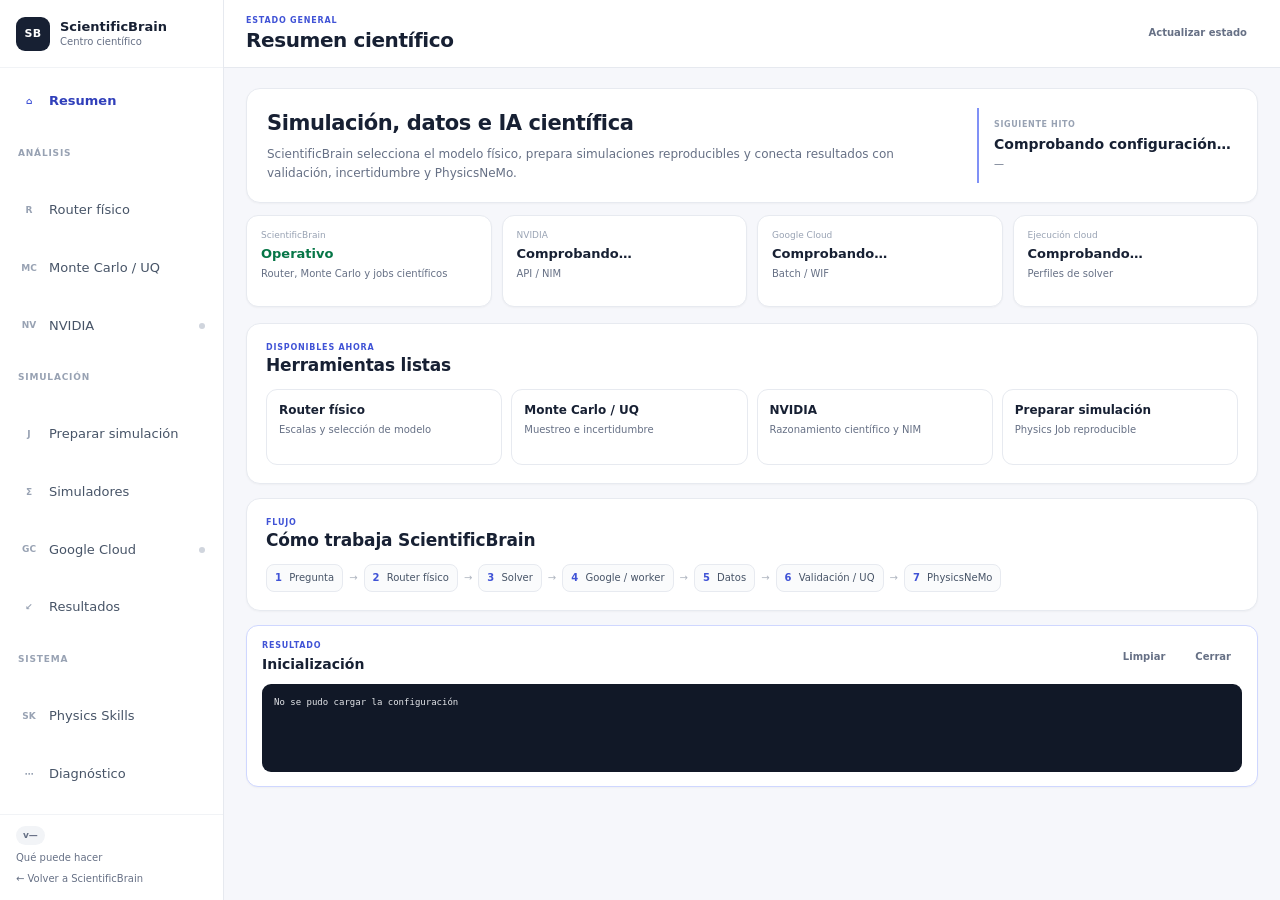
==== commit 9b905040: "Refine Scientific Tools fixed sidebar and independent scroll layout" ====
--- a/scientific-tools.html
+++ b/scientific-tools.html
@@ -5,7 +5,18 @@
   <meta name="viewport" content="width=device-width,initial-scale=1"/>
   <title>Centro científico · ScientificBrain</title>
   <link rel="stylesheet" href="/assets/styles.css"/>
-  <link rel="stylesheet" href="/assets/scientific_tools.css"/>
+  <link rel="stylesheet" href="/assets/scientific_tools.css?v=31-sidebar"/>
+  <style>
+    html,body{margin:0;height:100%;overflow:hidden}
+    body.science-app{display:block;background:#f6f7fb;color:#172033}
+    .science-sidebar{position:fixed;inset:0 auto 0 0;width:224px;height:100vh;background:#fff;border-right:1px solid #e6e9ef;display:flex;flex-direction:column;z-index:50}
+    .science-content{margin-left:224px;height:100vh;min-width:0;display:flex;flex-direction:column;overflow:hidden}
+    .content-topbar{flex:0 0 68px;min-height:68px;background:#fff;border-bottom:1px solid #e6e9ef}
+    .content-scroll{flex:1;min-height:0;overflow-y:auto}
+    .science-view{display:none}.science-view.active{display:block}
+    .nav-item{appearance:none;border:0!important;background:transparent!important;box-shadow:none!important}
+    @media(max-width:780px){html,body{overflow:auto}.science-sidebar{position:static;width:100%;height:auto}.science-content{margin-left:0;height:auto;min-height:100vh}.content-scroll{overflow:visible}}
+  </style>
 </head>
 <body class="science-app">
   <aside class="science-sidebar">
@@ -240,6 +251,6 @@
     </div>
   </main>
 
-  <script src="/assets/scientific_tools.js"></script>
+  <script src="/assets/scientific_tools.js?v=31-sidebar"></script>
 </body>
 </html>
--- a/assets/scientific_tools.css
+++ b/assets/scientific_tools.css
@@ -1 +1,600 @@
-.tools-shell{min-height:100vh;background:#f6f8fb;color:#101828}.tools-top{display:flex;justify-content:space-between;gap:18px;align-items:center;padding:22px 34px;background:#fff;border-bottom:1px solid #e4e7ec;position:sticky;top:0;z-index:5}.tools-brand{display:flex;align-items:center;gap:12px}.tools-brand .mark{width:42px;height:42px;border-radius:12px;background:#101828;color:#fff;display:grid;place-items:center;font-weight:800}.tools-main{max-width:1450px;margin:0 auto;padding:30px}.tools-hero{display:grid;grid-template-columns:1.45fr .85fr;gap:18px;margin-bottom:22px}.tools-card{background:#fff;border:1px solid #e4e7ec;border-radius:18px;padding:20px;box-shadow:0 1px 2px rgba(16,24,40,.03);min-width:0}.tools-card h2,.tools-card h3{margin-top:0}.tool-grid{display:grid;grid-template-columns:repeat(4,minmax(0,1fr));gap:16px}.tool-card{background:#fff;border:1px solid #e4e7ec;border-radius:16px;padding:18px;min-width:0}.tool-card .tag{display:inline-flex;padding:5px 9px;border-radius:999px;background:#f2f4f7;font-size:12px;margin-bottom:10px}.tool-card.ready{border-color:#b7e4c7}.status-row{display:flex;justify-content:space-between;gap:12px;padding:9px 0;border-bottom:1px solid #f2f4f7}.status-row:last-child{border-bottom:0}.status-good{color:#067647;font-weight:700}.status-warn{color:#b54708;font-weight:700}.tools-form{display:grid;gap:12px}.tools-form textarea{min-height:130px;font-family:ui-monospace,SFMono-Regular,Consolas,monospace}.tools-output{min-height:220px;max-height:620px;overflow:auto;background:#101828;color:#e4e7ec;border-radius:14px;padding:16px;white-space:pre-wrap}.tools-actions{display:flex;gap:10px;flex-wrap:wrap;align-items:center}.tools-link{display:inline-flex;text-decoration:none;align-items:center;justify-content:center}.future-list{display:flex;gap:8px;flex-wrap:wrap}.future-list span{padding:7px 10px;border-radius:999px;background:#eef4ff;color:#3538cd;font-size:13px}.capability-list{display:grid;gap:8px}.capability-item{padding:10px 12px;background:#f9fafb;border-radius:10px}.tools-note{font-size:13px;color:#667085}.input-grid{display:grid;grid-template-columns:repeat(5,minmax(0,1fr));gap:12px}.input-grid.two-cols{grid-template-columns:repeat(2,minmax(0,1fr))}.input-grid label{min-width:0}.input-grid input,.tools-form select,.tools-form textarea{width:100%;box-sizing:border-box}.check-row label{display:flex;gap:7px;align-items:center;font-size:14px}.check-row input{width:auto}@media(max-width:1100px){.tool-grid{grid-template-columns:repeat(2,minmax(0,1fr))}.input-grid{grid-template-columns:repeat(3,minmax(0,1fr))}}@media(max-width:760px){.tools-hero,.tool-grid,.input-grid,.input-grid.two-cols{grid-template-columns:1fr}.tools-top{padding:16px}.tools-main{padding:18px}}.cap-grid{display:grid;grid-template-columns:repeat(2,minmax(0,1fr));gap:18px;margin:22px 0}.capability-hero{margin-bottom:22px}.flow-output{max-height:none;min-height:0}.card-head{display:flex;align-items:center;justify-content:space-between;gap:16px}@media(max-width:760px){.cap-grid{grid-template-columns:1fr}.card-head{align-items:flex-start;flex-direction:column}}
+:root{
+  --sb-side:224px;
+  --sb-bg:#f6f7fb;
+  --sb-panel:#ffffff;
+  --sb-line:#e7eaf0;
+  --sb-line-soft:#f1f3f6;
+  --sb-text:#172033;
+  --sb-muted:#667085;
+  --sb-soft:#98a2b3;
+  --sb-primary:#4053d6;
+  --sb-primary-dark:#303fba;
+  --sb-primary-soft:#eef1ff;
+  --sb-green:#067647;
+  --sb-green-soft:#ecfdf3;
+  --sb-amber:#b54708;
+  --sb-amber-soft:#fff7ed;
+  --sb-red:#b42318;
+  --sb-radius:14px;
+  --sb-shadow:0 1px 2px rgba(16,24,40,.035);
+}
+
+*{box-sizing:border-box}
+html,body{margin:0;padding:0;height:100%}
+body.science-app{
+  margin:0;
+  height:100vh;
+  overflow:hidden;
+  background:var(--sb-bg);
+  color:var(--sb-text);
+  font-family:Inter,ui-sans-serif,system-ui,-apple-system,BlinkMacSystemFont,"Segoe UI",sans-serif;
+  font-size:13px;
+  line-height:1.45;
+}
+
+/* ---------- fixed left navigation ---------- */
+.science-sidebar{
+  position:fixed;
+  inset:0 auto 0 0;
+  width:var(--sb-side);
+  height:100vh;
+  background:#fff;
+  border-right:1px solid var(--sb-line);
+  display:flex;
+  flex-direction:column;
+  z-index:50;
+  overflow:hidden;
+}
+.sidebar-brand{
+  flex:0 0 auto;
+  min-height:68px;
+  padding:14px 16px;
+  display:flex;
+  align-items:center;
+  gap:10px;
+  border-bottom:1px solid var(--sb-line-soft);
+}
+.brand-mark{
+  width:34px;
+  height:34px;
+  border-radius:9px;
+  background:#172033;
+  color:#fff;
+  display:grid;
+  place-items:center;
+  font-size:11px;
+  font-weight:800;
+  letter-spacing:.03em;
+}
+.sidebar-brand>div:last-child{
+  min-width:0;
+  display:flex;
+  flex-direction:column;
+  gap:1px;
+}
+.sidebar-brand strong{font-size:13px;line-height:1.2}
+.sidebar-brand small{font-size:10px;color:var(--sb-muted);line-height:1.2}
+
+.science-nav{
+  flex:1;
+  min-height:0;
+  overflow-y:auto;
+  padding:8px 10px 14px;
+  scrollbar-width:thin;
+  scrollbar-color:#d7dce5 transparent;
+}
+.nav-group-title{
+  margin:0;
+  padding:13px 8px 5px;
+  color:#98a2b3;
+  font-size:9px;
+  font-weight:800;
+  letter-spacing:.09em;
+  text-transform:uppercase;
+}
+button.nav-item{
+  width:100%;
+  min-height:34px;
+  padding:7px 8px;
+  margin:1px 0;
+  display:grid;
+  grid-template-columns:24px minmax(0,1fr) 8px;
+  gap:7px;
+  align-items:center;
+  border:0;
+  border-left:2px solid transparent;
+  border-radius:0 8px 8px 0;
+  background:transparent;
+  box-shadow:none;
+  color:#475467;
+  text-align:left;
+  font:inherit;
+  cursor:pointer;
+  transition:color .15s ease,border-color .15s ease,background .15s ease;
+}
+button.nav-item:hover{
+  background:transparent;
+  color:#2439b3;
+}
+button.nav-item.active{
+  background:transparent;
+  border-left-color:var(--sb-primary);
+  color:var(--sb-primary-dark);
+  font-weight:700;
+}
+.nav-icon{
+  width:22px;
+  height:22px;
+  border:0;
+  border-radius:0;
+  background:transparent;
+  color:#98a2b3;
+  display:grid;
+  place-items:center;
+  font-size:9px;
+  font-weight:800;
+}
+button.nav-item.active .nav-icon{color:var(--sb-primary)}
+.nav-dot{
+  width:6px;
+  height:6px;
+  border-radius:50%;
+  background:#d0d5dd;
+  justify-self:end;
+}
+.nav-dot.good{background:#12b76a}.nav-dot.warn{background:#f79009}
+
+.sidebar-footer{
+  flex:0 0 auto;
+  padding:11px 16px 14px;
+  border-top:1px solid var(--sb-line-soft);
+  display:grid;
+  gap:6px;
+  background:#fff;
+}
+.sidebar-footer a{
+  color:#667085;
+  text-decoration:none;
+  font-size:10px;
+}
+.sidebar-footer a:hover{color:var(--sb-primary)}
+.version-pill{
+  width:max-content;
+  padding:3px 7px;
+  border-radius:999px;
+  background:#f2f4f7;
+  color:#667085;
+  font-size:9px;
+  font-weight:800;
+}
+
+/* ---------- independent center workspace ---------- */
+.science-content{
+  margin-left:var(--sb-side);
+  height:100vh;
+  min-width:0;
+  display:flex;
+  flex-direction:column;
+  overflow:hidden;
+}
+.content-topbar{
+  flex:0 0 68px;
+  min-height:68px;
+  padding:10px 22px;
+  display:flex;
+  align-items:center;
+  justify-content:space-between;
+  gap:16px;
+  background:rgba(255,255,255,.98);
+  border-bottom:1px solid var(--sb-line);
+}
+.content-topbar h1{
+  margin:2px 0 0;
+  font-size:20px;
+  line-height:1.15;
+  letter-spacing:-.02em;
+}
+.eyebrow{
+  margin:0;
+  color:var(--sb-primary);
+  font-size:8px;
+  font-weight:800;
+  letter-spacing:.1em;
+  text-transform:uppercase;
+}
+.content-scroll{
+  flex:1;
+  min-height:0;
+  overflow-y:auto;
+  overscroll-behavior:contain;
+  padding:20px 22px 38px;
+  scrollbar-width:thin;
+  scrollbar-color:#cfd5df transparent;
+}
+.science-view{
+  display:none;
+  width:100%;
+  max-width:1180px;
+  margin:0 auto;
+}
+.science-view.active{display:block}
+
+/* ---------- summary ---------- */
+.overview-hero{
+  display:grid;
+  grid-template-columns:minmax(0,1.55fr) minmax(260px,.45fr);
+  gap:16px;
+  align-items:stretch;
+  padding:19px 20px;
+  background:#fff;
+  border:1px solid var(--sb-line);
+  border-radius:var(--sb-radius);
+  box-shadow:var(--sb-shadow);
+}
+.overview-hero h2{
+  margin:0 0 7px;
+  font-size:21px;
+  letter-spacing:-.02em;
+}
+.overview-hero p{
+  margin:0;
+  max-width:720px;
+  color:var(--sb-muted);
+  font-size:12px;
+  line-height:1.55;
+}
+.milestone-card{
+  min-height:100%;
+  padding:11px 0 11px 15px;
+  border-left:2px solid #8091f6;
+  display:flex;
+  flex-direction:column;
+  justify-content:center;
+  gap:3px;
+}
+.milestone-card small{
+  color:#98a2b3;
+  font-size:8px;
+  font-weight:800;
+  letter-spacing:.08em;
+  text-transform:uppercase;
+}
+.milestone-card strong{font-size:14px}
+.milestone-card span{color:var(--sb-muted);font-size:10px;line-height:1.4}
+
+.summary-grid{
+  display:grid;
+  grid-template-columns:repeat(4,minmax(0,1fr));
+  gap:10px;
+  margin:12px 0 16px;
+}
+.summary-card{
+  min-height:92px;
+  padding:13px 14px;
+  background:#fff;
+  border:1px solid var(--sb-line);
+  border-radius:12px;
+  box-shadow:var(--sb-shadow);
+  display:flex;
+  flex-direction:column;
+  gap:3px;
+}
+.summary-card small{color:#98a2b3;font-size:9px}
+.summary-card>span:last-child{color:var(--sb-muted);font-size:10px;line-height:1.35}
+.summary-state{font-size:13px}
+.summary-state.good,.mini-state.good,.state-pill.good{color:var(--sb-green)}
+.summary-state.warn,.mini-state.warn,.state-pill.warn{color:var(--sb-amber)}
+.summary-state.neutral,.mini-state.neutral,.state-pill.neutral{color:#475467}
+
+/* ---------- panels ---------- */
+.panel-card{
+  margin:0 0 14px;
+  padding:18px 19px;
+  background:#fff;
+  border:1px solid var(--sb-line);
+  border-radius:var(--sb-radius);
+  box-shadow:var(--sb-shadow);
+}
+.panel-heading{
+  margin-bottom:13px;
+  display:flex;
+  align-items:flex-start;
+  justify-content:space-between;
+  gap:14px;
+}
+.panel-heading h2{
+  margin:2px 0 0;
+  font-size:17px;
+  line-height:1.2;
+  letter-spacing:-.01em;
+}
+.panel-copy{
+  margin:0 0 16px;
+  max-width:900px;
+  color:var(--sb-muted);
+  font-size:11px;
+  line-height:1.55;
+}
+.state-pill{
+  flex:0 0 auto;
+  padding:4px 7px;
+  border-radius:999px;
+  background:#f2f4f7;
+  color:#667085;
+  font-size:9px;
+  font-weight:800;
+}
+.state-pill.good{background:var(--sb-green-soft)}
+.state-pill.warn{background:var(--sb-amber-soft)}
+
+.quick-grid{
+  display:grid;
+  grid-template-columns:repeat(4,minmax(0,1fr));
+  gap:9px;
+}
+button.quick-card{
+  min-height:76px;
+  padding:12px;
+  border:1px solid var(--sb-line);
+  border-radius:11px;
+  background:#fff;
+  box-shadow:none;
+  color:inherit;
+  text-align:left;
+  cursor:pointer;
+  display:flex;
+  flex-direction:column;
+  gap:4px;
+}
+button.quick-card:hover{border-color:#bdc6fa;background:#fbfbff}
+.quick-card strong{font-size:12px}
+.quick-card span{color:var(--sb-muted);font-size:10px;line-height:1.35}
+
+.pipeline{
+  display:flex;
+  align-items:center;
+  flex-wrap:wrap;
+  gap:6px;
+}
+.pipeline span{
+  padding:6px 8px;
+  border:1px solid var(--sb-line);
+  border-radius:8px;
+  background:#fafbfc;
+  color:#475467;
+  font-size:10px;
+}
+.pipeline span b{margin-right:4px;color:var(--sb-primary)}
+.pipeline i{color:#b0b6c1;font-size:10px;font-style:normal}
+
+/* ---------- forms ---------- */
+.input-grid{
+  display:grid;
+  grid-template-columns:repeat(4,minmax(0,1fr));
+  gap:10px;
+  margin:12px 0;
+}
+.input-grid.two-cols{grid-template-columns:repeat(2,minmax(0,1fr))}
+.input-grid label,.block-label,.form-stack label{
+  display:grid;
+  gap:5px;
+  color:#475467;
+  font-size:10px;
+  font-weight:600;
+}
+.input-grid input,.input-grid select,.block-label textarea,.form-stack textarea,.form-stack select{
+  width:100%;
+  min-height:34px;
+  padding:7px 9px;
+  border:1px solid #d0d5dd;
+  border-radius:8px;
+  outline:0;
+  background:#fff;
+  color:#101828;
+  font:inherit;
+  font-size:11px;
+}
+.input-grid input:focus,.input-grid select:focus,.block-label textarea:focus,.form-stack textarea:focus,.form-stack select:focus{
+  border-color:#8091f6;
+  box-shadow:0 0 0 2px rgba(64,83,214,.08);
+}
+.block-label textarea,.form-stack textarea{
+  min-height:104px;
+  resize:vertical;
+  font-family:ui-monospace,SFMono-Regular,Consolas,monospace;
+  font-size:10px;
+  line-height:1.45;
+}
+.form-stack{display:grid;gap:10px}
+.form-stack h3{margin:0;font-size:12px}
+.split-grid{display:grid;grid-template-columns:repeat(2,minmax(0,1fr));gap:14px}
+.tools-actions{display:flex;align-items:center;gap:8px;flex-wrap:wrap}
+.check-row{margin:8px 0 14px}
+.check-row label{display:flex;align-items:center;gap:5px;color:#667085;font-size:10px;font-weight:500}
+.check-row input{width:auto}
+.primary,.secondary,.ghost{
+  min-height:32px;
+  padding:6px 10px;
+  border-radius:8px;
+  font:inherit;
+  font-size:10px;
+  font-weight:700;
+  cursor:pointer;
+}
+.primary{border:1px solid var(--sb-primary);background:var(--sb-primary);color:#fff}
+.primary:hover{background:var(--sb-primary-dark)}
+.secondary{border:1px solid #d0d5dd;background:#fff;color:#344054}
+.secondary:hover{border-color:#98a2b3}
+.ghost{border:1px solid transparent;background:transparent;color:#667085}
+.ghost:hover{color:#344054;background:#f8f9fb}
+.primary:disabled,.secondary:disabled,.ghost:disabled{opacity:.45;cursor:not-allowed}
+.inline-note{margin:8px 0 0;color:#667085;font-size:9px}
+
+/* ---------- solvers, skills, cloud ---------- */
+.solver-grid{
+  display:grid;
+  grid-template-columns:repeat(3,minmax(0,1fr));
+  gap:10px;
+}
+.solver-card{
+  min-height:128px;
+  padding:13px;
+  border:1px solid var(--sb-line);
+  border-radius:11px;
+  background:#fff;
+}
+.solver-card.cloud-ready{border-color:#abefc6;background:#fbfefc}
+.solver-head{display:flex;align-items:center;justify-content:space-between;gap:8px}
+.solver-head strong{font-size:12px}
+.solver-card p{margin:8px 0;color:#475467;font-size:10px;line-height:1.45}
+.solver-card small{color:#98a2b3;font-size:9px}
+.solver-status{
+  padding:3px 6px;
+  border-radius:999px;
+  background:#f2f4f7;
+  color:#667085;
+  font-size:8px;
+  font-weight:800;
+}
+.solver-status.good{background:var(--sb-green-soft);color:var(--sb-green)}
+.solver-status.pending{background:var(--sb-amber-soft);color:var(--sb-amber)}
+
+.setup-steps{display:grid;gap:7px;margin-bottom:12px}
+.setup-step{
+  padding:9px 10px;
+  border:1px solid var(--sb-line);
+  border-radius:10px;
+  display:grid;
+  grid-template-columns:28px minmax(0,1fr);
+  align-items:start;
+  gap:9px;
+}
+.step-number{
+  width:24px;
+  height:24px;
+  display:grid;
+  place-items:center;
+  border-radius:50%;
+  background:#f2f4f7;
+  color:#667085;
+  font-size:9px;
+  font-weight:800;
+}
+.setup-step.done .step-number{background:var(--sb-green-soft);color:var(--sb-green)}
+.setup-step.todo .step-number{background:var(--sb-amber-soft);color:var(--sb-amber)}
+.setup-step strong{font-size:10px}
+.setup-step p{margin:2px 0 0;color:#667085;font-size:9px;line-height:1.4}
+
+.status-list{display:grid}
+.status-list.compact{margin-top:10px}
+.status-row{
+  min-height:34px;
+  padding:7px 0;
+  border-bottom:1px solid var(--sb-line-soft);
+  display:flex;
+  justify-content:space-between;
+  align-items:center;
+  gap:12px;
+  font-size:10px;
+}
+.status-row:last-child{border-bottom:0}
+.mini-state{font-size:9px;font-weight:800;text-align:right}
+.skill-chip-grid{display:flex;flex-wrap:wrap;gap:6px}
+.skill-chip-grid span{
+  padding:5px 7px;
+  border-radius:999px;
+  background:var(--sb-primary-soft);
+  color:var(--sb-primary-dark);
+  font-size:9px;
+}
+.workers-grid{display:grid;grid-template-columns:repeat(2,minmax(0,1fr));gap:8px;margin-top:10px}
+.worker-card{padding:11px;border:1px solid var(--sb-line);border-radius:10px}
+.worker-card strong{font-size:10px}
+.worker-card p{margin:5px 0;color:#667085;font-size:9px}
+.worker-card small{color:#98a2b3;font-size:8px}
+.empty-state,.diagnostic-note{
+  padding:10px;
+  border-radius:9px;
+  background:#f8f9fb;
+  color:#667085;
+  font-size:9px;
+  line-height:1.45;
+}
+.diagnostic-grid{display:grid;grid-template-columns:repeat(2,minmax(0,1fr));gap:12px}
+.diagnostic-grid article{padding:12px;border:1px solid var(--sb-line);border-radius:10px}
+.diagnostic-grid h3{margin:0 0 8px;font-size:11px}
+.diagnostic-note ul{margin:6px 0 0;padding-left:16px}
+
+/* ---------- results ---------- */
+.result-card{
+  width:100%;
+  max-width:1180px;
+  margin:14px auto 0;
+  padding:14px 15px;
+  border:1px solid #cfd7ff;
+  border-radius:12px;
+  background:#fff;
+  box-shadow:var(--sb-shadow);
+}
+.result-head{display:flex;align-items:center;justify-content:space-between;gap:12px}
+.result-head h2{margin:2px 0 0;font-size:14px}
+.tools-output{
+  margin:10px 0 0;
+  min-height:88px;
+  max-height:380px;
+  overflow:auto;
+  padding:12px;
+  border-radius:9px;
+  background:#111827;
+  color:#e5e7eb;
+  font-family:ui-monospace,SFMono-Regular,Consolas,monospace;
+  font-size:9px;
+  line-height:1.55;
+  white-space:pre-wrap;
+}
+.align-end{align-self:end}
+
+/* ---------- responsive ---------- */
+@media(max-width:1120px){
+  :root{--sb-side:210px}
+  .summary-grid,.quick-grid{grid-template-columns:repeat(2,minmax(0,1fr))}
+  .solver-grid{grid-template-columns:repeat(2,minmax(0,1fr))}
+  .input-grid{grid-template-columns:repeat(3,minmax(0,1fr))}
+}
+@media(max-width:780px){
+  html,body{height:auto;overflow:auto}
+  body.science-app{height:auto;overflow:auto}
+  .science-sidebar{
+    position:static;
+    width:100%;
+    height:auto;
+    max-height:none;
+    border-right:0;
+    border-bottom:1px solid var(--sb-line);
+  }
+  .sidebar-brand{min-height:56px}
+  .science-nav{
+    display:flex;
+    gap:3px;
+    overflow-x:auto;
+    overflow-y:hidden;
+    padding:5px 8px 8px;
+  }
+  .nav-group-title,.sidebar-footer{display:none}
+  button.nav-item{
+    width:auto;
+    min-width:max-content;
+    grid-template-columns:20px auto 6px;
+    border-left:0;
+    border-bottom:2px solid transparent;
+    border-radius:0;
+  }
+  button.nav-item.active{border-left:0;border-bottom-color:var(--sb-primary)}
+  .science-content{margin-left:0;height:auto;min-height:100vh;overflow:visible}
+  .content-topbar{position:sticky;top:0;z-index:20;min-height:60px;flex-basis:60px;padding:9px 14px}
+  .content-topbar h1{font-size:17px}
+  .content-scroll{overflow:visible;padding:14px}
+  .overview-hero,.split-grid,.diagnostic-grid{grid-template-columns:1fr}
+  .summary-grid,.quick-grid,.solver-grid,.workers-grid,.input-grid,.input-grid.two-cols{grid-template-columns:1fr}
+  .pipeline i{display:none}
+}
